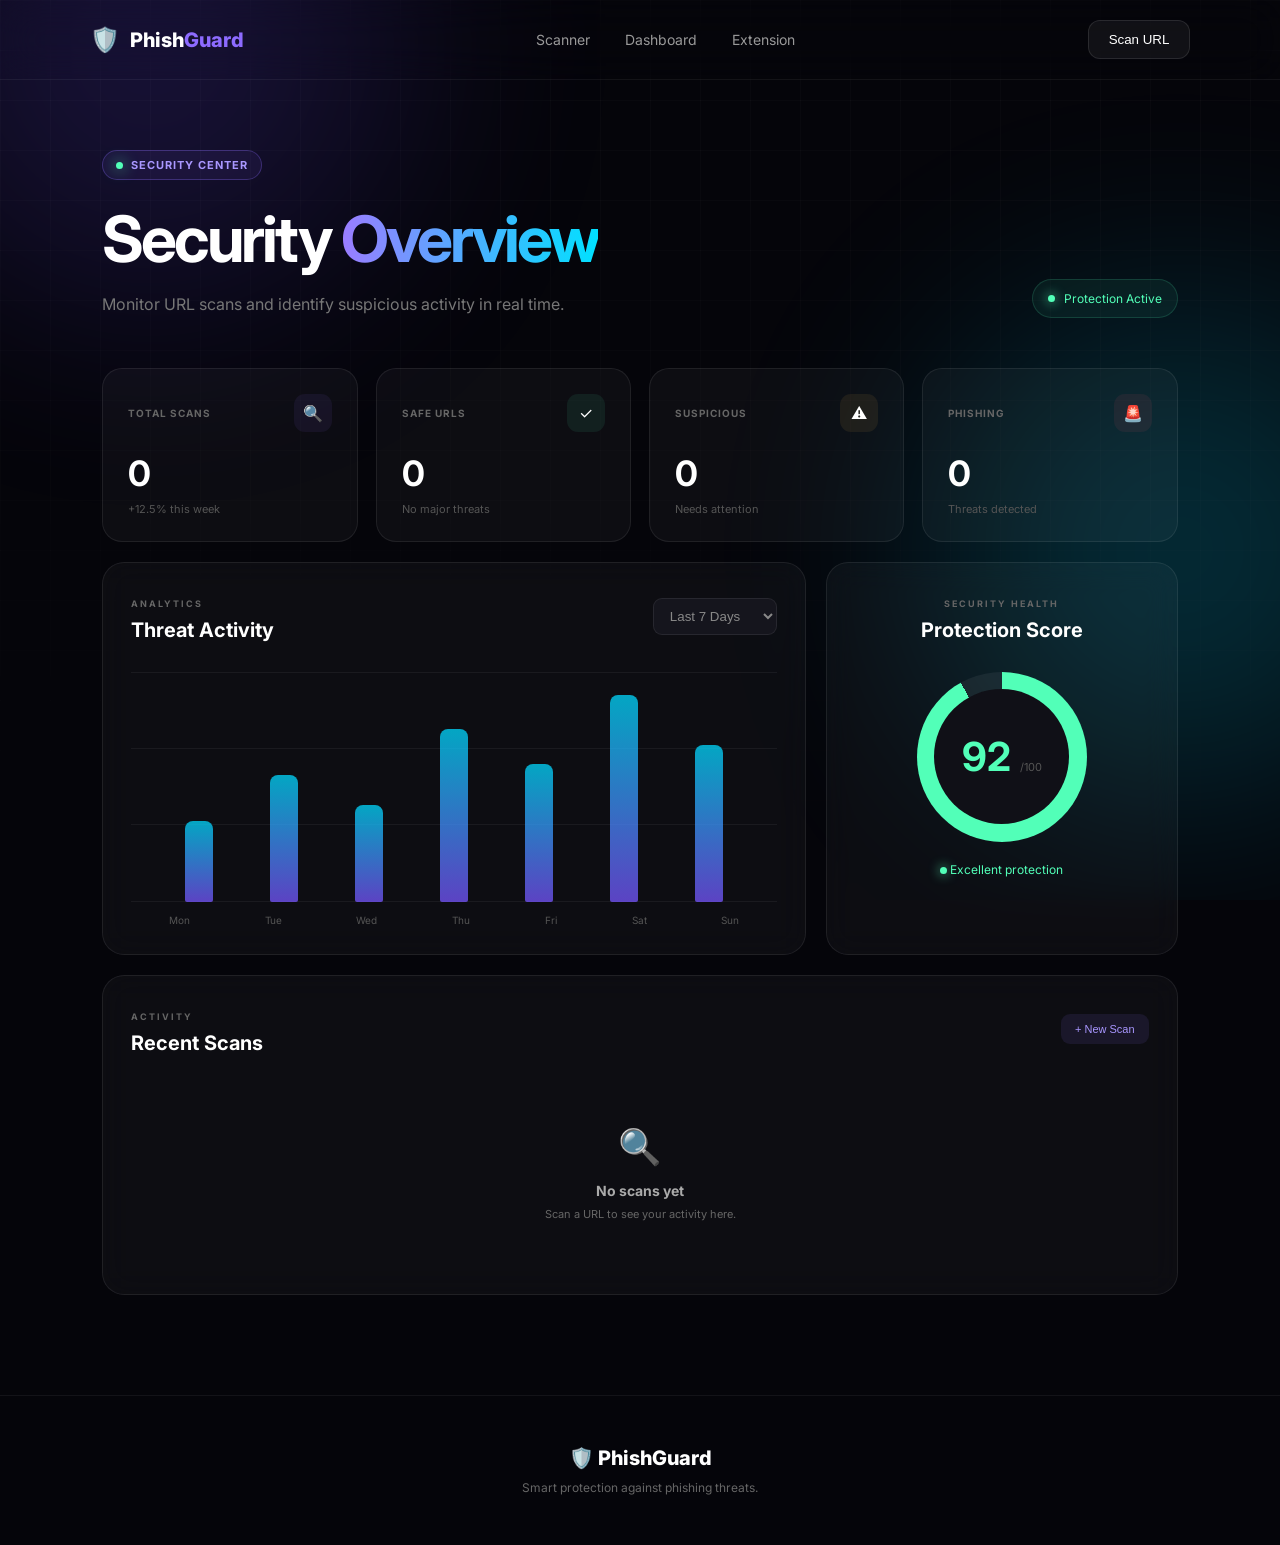
==== dashboard.html @ f2077dbb "Add files via upload" ====
<!DOCTYPE html>
<html lang="en">

<head>

    <meta charset="UTF-8">
    <meta name="viewport" content="width=device-width, initial-scale=1.0">

    <title>PhishGuard | Security Dashboard</title>

    <link rel="stylesheet" href="style.css">

    <link rel="preconnect" href="https://fonts.googleapis.com">
    <link rel="preconnect" href="https://fonts.gstatic.com" crossorigin>

    <link
        href="https://fonts.googleapis.com/css2?family=Inter:wght@400;500;600;700;800&display=swap"
        rel="stylesheet"
    >

</head>


<body>

    <!-- BACKGROUND -->

    <div class="background">

        <div class="glow glow-1"></div>
        <div class="glow glow-2"></div>

        <div class="grid"></div>

    </div>


    <!-- NAVBAR -->

    <nav class="navbar">

        <div class="logo">

            <div class="logo-icon">
                🛡️
            </div>

            <span>
                Phish<span>Guard</span>
            </span>

        </div>


        <div class="nav-links">

            <a href="index.html">
                Scanner
            </a>

            <a href="dashboard.html" class="active">
                Dashboard
            </a>

            <a href="index.html#extension">
                Extension
            </a>

        </div>


        <button
            class="nav-btn"
            onclick="location.href='index.html'"
        >
            Scan URL
        </button>

    </nav>



    <!-- DASHBOARD -->

    <main class="dashboard">


        <!-- HEADER -->

        <section class="dashboard-header">

            <div>

                <div class="badge">

                    <span class="pulse"></span>

                    SECURITY CENTER

                </div>


                <h1>
                    Security
                    <span>Overview</span>
                </h1>


                <p>
                    Monitor URL scans and identify suspicious
                    activity in real time.
                </p>

            </div>


            <div class="protection-status">

                <span class="status-dot"></span>

                Protection Active

            </div>

        </section>



        <!-- STAT CARDS -->

        <section class="stats-grid">


            <div class="stat-card">

                <div class="stat-top">

                    <span>
                        TOTAL SCANS
                    </span>

                    <div class="stat-icon">
                        🔍
                    </div>

                </div>


                <strong id="totalScans">
                    1,284
                </strong>


                <p>
                    +12.5% this week
                </p>

            </div>



            <div class="stat-card safe-card">

                <div class="stat-top">

                    <span>
                        SAFE URLS
                    </span>

                    <div class="stat-icon">
                        ✓
                    </div>

                </div>


                <strong id="safeScans">
                    921
                </strong>


                <p>
                    No major threats
                </p>

            </div>



            <div class="stat-card warning-card">

                <div class="stat-top">

                    <span>
                        SUSPICIOUS
                    </span>

                    <div class="stat-icon">
                        ⚠️
                    </div>

                </div>


                <strong id="suspiciousScans">
                    217
                </strong>


                <p>
                    Needs attention
                </p>

            </div>



            <div class="stat-card danger-card">

                <div class="stat-top">

                    <span>
                        PHISHING
                    </span>

                    <div class="stat-icon">
                        🚨
                    </div>

                </div>


                <strong id="phishingScans">
                    146
                </strong>


                <p>
                    Threats detected
                </p>

            </div>


        </section>



        <!-- ANALYTICS -->

        <section class="dashboard-grid">


            <!-- THREAT ACTIVITY -->

            <div class="dashboard-card chart-card">

                <div class="card-heading">

                    <div>

                        <span class="card-label">
                            ANALYTICS
                        </span>

                        <h2>
                            Threat Activity
                        </h2>

                    </div>


                    <select id="chartPeriod">

                        <option>
                            Last 7 Days
                        </option>

                        <option>
                            Last 30 Days
                        </option>

                    </select>

                </div>


                <div class="chart">

                    <div class="chart-lines">

                        <span></span>
                        <span></span>
                        <span></span>
                        <span></span>

                    </div>


                    <div class="bars">

                        <div style="height:35%"></div>

                        <div style="height:55%"></div>

                        <div style="height:42%"></div>

                        <div style="height:75%"></div>

                        <div style="height:60%"></div>

                        <div style="height:90%"></div>

                        <div style="height:68%"></div>

                    </div>

                </div>


                <div class="chart-days">

                    <span>Mon</span>
                    <span>Tue</span>
                    <span>Wed</span>
                    <span>Thu</span>
                    <span>Fri</span>
                    <span>Sat</span>
                    <span>Sun</span>

                </div>

            </div>



            <!-- SECURITY SCORE -->

            <div class="dashboard-card security-card">

                <span class="card-label">
                    SECURITY HEALTH
                </span>

                <h2>
                    Protection Score
                </h2>


                <div class="health-circle">

                    <div>

                        <strong>
                            92
                        </strong>

                        <span>
                            /100
                        </span>

                    </div>

                </div>


                <div class="health-status">

                    <span class="status-dot"></span>

                    Excellent protection

                </div>

            </div>


        </section>



        <!-- RECENT SCANS -->

        <section class="dashboard-card recent-card">


            <div class="card-heading">

                <div>

                    <span class="card-label">
                        ACTIVITY
                    </span>

                    <h2>
                        Recent Scans
                    </h2>

                </div>


                <button
                    class="view-all"
                    onclick="location.href='index.html'"
                >
                    + New Scan
                </button>

            </div>



            <div class="scan-list">


                <div class="scan-row">

                    <div class="scan-info">

                        <div class="scan-icon safe">
                            ✓
                        </div>

                        <div>

                            <strong>
                                https://mp-frames.vercel.app/
                            </strong>

                            <small>
                                Just now
                            </small>

                        </div>

                    </div>


                    <span class="scan-score safe-text">
                        0 / 100
                    </span>


                    <span class="scan-status safe-badge">
                        Safe
                    </span>

                </div>



                <div class="scan-row">

                    <div class="scan-info">

                        <div class="scan-icon warning">
                            ⚠
                        </div>

                        <div>

                            <strong>
                                example-login-site.com
                            </strong>

                            <small>
                                12 minutes ago
                            </small>

                        </div>

                    </div>


                    <span class="scan-score warning-text">
                        56 / 100
                    </span>


                    <span class="scan-status warning-badge">
                        Suspicious
                    </span>

                </div>



                <div class="scan-row">

                    <div class="scan-info">

                        <div class="scan-icon danger">
                            !
                        </div>

                        <div>

                            <strong>
                                suspicious-domain.test
                            </strong>

                            <small>
                                25 minutes ago
                            </small>

                        </div>

                    </div>


                    <span class="scan-score danger-text">
                        87 / 100
                    </span>


                    <span class="scan-status danger-badge">
                        Phishing
                    </span>

                </div>


            </div>

        </section>


    </main>



    <!-- FOOTER -->

    <footer>

        <div class="logo">
            🛡️ PhishGuard
        </div>

        <p>
            Smart protection against phishing threats.
        </p>

    </footer>



    <script src="dashboard.js"></script>

</body>

</html>
---- style.css ----
* {
    margin: 0;
    padding: 0;
    box-sizing: border-box;
}

html {
    scroll-behavior: smooth;
}

body {
    font-family: "Inter", sans-serif;
    background: #05050a;
    color: white;
    overflow-x: hidden;
}


/* BACKGROUND */

.background {
    position: fixed;
    inset: 0;
    z-index: -10;
    overflow: hidden;
}

.grid {
    position: absolute;
    inset: 0;

    background-image:
        linear-gradient(rgba(255,255,255,0.025) 1px, transparent 1px),
        linear-gradient(90deg, rgba(255,255,255,0.025) 1px, transparent 1px);

    background-size: 50px 50px;

    mask-image: linear-gradient(to bottom, black, transparent);
}

.glow {
    position: absolute;
    width: 500px;
    height: 500px;
    border-radius: 50%;
    filter: blur(120px);
    opacity: 0.18;
}

.glow-1 {
    background: #6c4cff;
    top: -200px;
    left: -100px;
}

.glow-2 {
    background: #00d9ff;
    right: -150px;
    top: 300px;
}


/* NAVBAR */

.navbar {
    height: 80px;
    display: flex;
    align-items: center;
    justify-content: space-between;

    padding: 0 7%;

    border-bottom: 1px solid rgba(255,255,255,0.06);

    backdrop-filter: blur(20px);
}

.logo {
    display: flex;
    align-items: center;
    gap: 10px;

    font-size: 20px;
    font-weight: 800;
}

.logo span span {
    color: #8d6bff;
}

.logo-icon {
    font-size: 24px;
}

.nav-links {
    display: flex;
    gap: 35px;
}

.nav-links a {
    color: #999;
    text-decoration: none;
    font-size: 14px;

    transition: 0.3s;
}

.nav-links a:hover {
    color: white;
}

.nav-btn,
.extension-btn {
    border: 1px solid rgba(255,255,255,0.1);

    background: rgba(255,255,255,0.05);

    color: white;

    padding: 11px 20px;

    border-radius: 12px;

    cursor: pointer;

    transition: 0.3s;
}

.nav-btn:hover,
.extension-btn:hover {
    transform: translateY(-2px);
    background: rgba(255,255,255,0.1);
}


/* HERO */

.hero {
    min-height: 720px;

    display: flex;
    align-items: center;
    justify-content: space-between;

    padding: 80px 8%;

    gap: 80px;
}

.hero-content {
    max-width: 650px;

    animation: fadeUp 1s ease;
}

.badge {
    display: inline-flex;
    align-items: center;
    gap: 8px;

    padding: 7px 13px;

    border: 1px solid rgba(141,107,255,0.3);

    background: rgba(141,107,255,0.08);

    border-radius: 50px;

    color: #a997ff;

    font-size: 11px;
    font-weight: 700;
    letter-spacing: 1px;
}

.pulse {
    width: 7px;
    height: 7px;

    background: #52ffb8;

    border-radius: 50%;

    box-shadow: 0 0 15px #52ffb8;
}

.hero h1 {
    margin-top: 25px;

    font-size: clamp(48px, 6vw, 82px);

    line-height: 1.03;

    letter-spacing: -4px;
}

.hero h1 span,
.section-title h2 span,
.extension-text h2 span {
    background: linear-gradient(
        90deg,
        #9b7cff,
        #00e1ff
    );

    -webkit-background-clip: text;
    color: transparent;
}

.hero p {
    margin-top: 25px;

    color: #92929c;

    font-size: 17px;
    line-height: 1.7;

    max-width: 550px;
}


/* SCANNER */

.scanner-box {
    margin-top: 35px;

    display: flex;
    gap: 10px;

    padding: 8px;

    max-width: 650px;

    background: rgba(255,255,255,0.045);

    border: 1px solid rgba(255,255,255,0.1);

    border-radius: 18px;

    backdrop-filter: blur(20px);

    box-shadow:
        0 20px 60px rgba(0,0,0,0.4),
        inset 0 1px rgba(255,255,255,0.05);
}

.input-wrapper {
    flex: 1;

    display: flex;
    align-items: center;

    gap: 10px;

    padding: 0 15px;
}

.input-wrapper input {
    width: 100%;

    background: none;
    border: none;
    outline: none;

    color: white;

    font-size: 14px;
}

.input-wrapper input::placeholder {
    color: #666;
}

.scan-btn {
    border: none;

    padding: 15px 22px;

    border-radius: 12px;

    color: white;

    font-weight: 700;

    cursor: pointer;

    background: linear-gradient(
        135deg,
        #7655ff,
        #00bcd4
    );

    box-shadow: 0 0 25px rgba(118,85,255,0.25);

    transition: 0.3s;
}

.scan-btn:hover {
    transform: translateY(-2px);
    box-shadow: 0 0 35px rgba(118,85,255,0.45);
}

.scanner-note {
    margin-top: 12px;

    color: #666;

    font-size: 11px;
}


/* SECURITY VISUAL */

.security-visual {
    width: 450px;
    height: 450px;

    position: relative;

    display: flex;
    align-items: center;
    justify-content: center;
}

.shield-container {
    width: 230px;
    height: 270px;

    position: relative;

    display: flex;
    align-items: center;
    justify-content: center;
}

.shield {
    font-size: 110px;

    filter:
        drop-shadow(0 0 30px rgba(130,100,255,0.7));

    animation: float 4s ease-in-out infinite;

    z-index: 2;
}

.shield-glow {
    position: absolute;

    width: 180px;
    height: 180px;

    background: #7655ff;

    filter: blur(90px);

    opacity: 0.3;
}

.orbit {
    position: absolute;

    border: 1px solid rgba(141,107,255,0.18);

    border-radius: 50%;

    animation: rotate 15s linear infinite;
}

.orbit-1 {
    width: 350px;
    height: 180px;
    transform: rotate(35deg);
}

.orbit-2 {
    width: 280px;
    height: 400px;
    transform: rotate(-35deg);
}

.floating-card {
    position: absolute;

    display: flex;
    align-items: center;

    gap: 10px;

    padding: 12px 15px;

    background: rgba(15,15,24,0.8);

    border: 1px solid rgba(255,255,255,0.1);

    border-radius: 14px;

    backdrop-filter: blur(15px);

    box-shadow: 0 15px 40px rgba(0,0,0,0.4);

    font-size: 12px;
}

.floating-card span {
    font-size: 20px;
}

.floating-card small {
    display: block;

    color: #666;

    margin-top: 3px;
}

.card-1 {
    top: 40px;
    right: -20px;

    animation: float 5s ease-in-out infinite;
}

.card-2 {
    bottom: 50px;
    left: -30px;

    animation: float 4s ease-in-out infinite reverse;
}


/* TRUST */

.trust {
    padding: 30px 8%;

    text-align: center;

    border-top: 1px solid rgba(255,255,255,0.05);
    border-bottom: 1px solid rgba(255,255,255,0.05);
}

.trust p {
    font-size: 10px;

    color: #555;

    letter-spacing: 2px;
}

.trust-items {
    display: flex;
    justify-content: center;

    gap: 50px;

    margin-top: 18px;

    color: #888;

    font-size: 12px;
}


/* FEATURES */

.features {
    padding: 120px 8%;
}

.section-title {
    text-align: center;
}

.section-title h2 {
    margin-top: 20px;

    font-size: clamp(35px, 5vw, 60px);

    letter-spacing: -2px;
}

.feature-grid {
    margin-top: 60px;

    display: grid;

    grid-template-columns: repeat(3, 1fr);

    gap: 20px;
}

.feature-card {
    padding: 35px;

    border-radius: 22px;

    background: rgba(255,255,255,0.035);

    border: 1px solid rgba(255,255,255,0.08);

    transition: 0.4s;
}

.feature-card:hover {
    transform: translateY(-8px);

    border-color: rgba(141,107,255,0.35);

    background: rgba(141,107,255,0.06);

    box-shadow: 0 20px 50px rgba(0,0,0,0.3);
}

.feature-icon {
    font-size: 30px;

    margin-bottom: 25px;
}

.feature-card h3 {
    font-size: 20px;
}

.feature-card p {
    margin-top: 12px;

    color: #777;

    line-height: 1.6;

    font-size: 14px;
}


/* EXTENSION */

.extension {
    padding: 100px 8%;

    display: flex;

    justify-content: space-between;

    align-items: center;

    gap: 80px;
}

.extension-text {
    max-width: 550px;
}

.extension-text h2 {
    margin-top: 20px;

    font-size: 50px;

    line-height: 1.1;
}

.extension-text p {
    margin-top: 20px;

    color: #888;

    line-height: 1.7;
}

.extension-btn {
    margin-top: 25px;

    background: linear-gradient(
        135deg,
        #7655ff,
        #00bcd4
    );

    border: none;
}


/* EXTENSION PREVIEW */

.extension-preview {
    width: 360px;

    background: #101017;

    border: 1px solid rgba(255,255,255,0.1);

    border-radius: 20px;

    overflow: hidden;

    box-shadow: 0 30px 80px rgba(0,0,0,0.5);

    transform: rotate(2deg);

    transition: 0.5s;
}

.extension-preview:hover {
    transform: rotate(0deg) translateY(-10px);
}

.browser-top {
    height: 35px;

    display: flex;

    align-items: center;

    gap: 5px;

    padding-left: 15px;

    background: #17171f;
}

.browser-top span {
    font-size: 7px;

    color: #555;
}

.extension-content {
    padding: 35px;
}

.extension-logo {
    font-size: 35px;
}

.extension-content h3 {
    margin-top: 10px;
}

.safe-status {
    margin-top: 25px;

    display: flex;

    gap: 12px;

    align-items: center;

    padding: 15px;

    border-radius: 14px;

    background: rgba(82,255,184,0.06);

    border: 1px solid rgba(82,255,184,0.15);
}

.status-circle {
    width: 35px;
    height: 35px;

    display: flex;

    align-items: center;
    justify-content: center;

    border-radius: 50%;

    background: rgba(82,255,184,0.1);

    color: #52ffb8;
}

.safe-status small {
    display: block;

    color: #666;

    margin-top: 3px;
}

.risk {
    margin-top: 20px;

    display: flex;

    justify-content: space-between;

    color: #777;

    font-size: 12px;
}

.risk strong {
    color: #52ffb8;
}


/* FOOTER */

footer {
    padding: 50px 8%;

    border-top: 1px solid rgba(255,255,255,0.06);

    color: #666;

    text-align: center;
}

footer .logo {
    justify-content: center;

    color: white;
}

footer p {
    margin-top: 10px;

    font-size: 12px;
}


/* MODAL */

.modal {
    position: fixed;

    inset: 0;

    display: none;

    align-items: center;
    justify-content: center;

    background: rgba(0,0,0,0.75);

    backdrop-filter: blur(10px);

    z-index: 100;
}

.modal.active {
    display: flex;
}

.modal-box {
    width: 420px;

    padding: 40px;

    position: relative;

    text-align: center;

    background: #101017;

    border: 1px solid rgba(255,255,255,0.1);

    border-radius: 25px;

    box-shadow: 0 30px 100px rgba(0,0,0,0.7);

    animation: modalIn 0.4s ease;
}

.close {
    position: absolute;

    top: 15px;
    right: 18px;

    background: none;

    border: none;

    color: #777;

    font-size: 25px;

    cursor: pointer;
}

.loader {
    width: 55px;
    height: 55px;

    margin: auto;

    border: 3px solid rgba(255,255,255,0.1);

    border-top-color: #8d6bff;

    border-radius: 50%;

    animation: spin 1s linear infinite;
}

.scanning h2 {
    margin-top: 25px;
}

.scanning p {
    margin-top: 10px;

    color: #777;
}

.result {
    display: none;
}

.result-icon {
    width: 70px;
    height: 70px;

    margin: auto;

    display: flex;

    align-items: center;
    justify-content: center;

    border-radius: 50%;

    background: rgba(82,255,184,0.1);

    color: #52ffb8;

    font-size: 30px;
}

.result h2 {
    margin-top: 20px;
}

.score {
    margin: 25px auto;

    display: flex;

    justify-content: center;

    align-items: baseline;

    gap: 5px;
}

.score span {
    color: #777;

    font-size: 13px;

    margin-right: 10px;
}

.score strong {
    font-size: 55px;

    color: #52ffb8;
}

.score small {
    color: #555;
}

.result p {
    color: #888;
}

.result button {
    margin-top: 25px;

    padding: 12px 30px;

    border: none;

    border-radius: 10px;

    color: white;

    background: #7655ff;

    cursor: pointer;
}


/* ANIMATIONS */

@keyframes float {
    0%,100% {
        transform: translateY(0);
    }

    50% {
        transform: translateY(-15px);
    }
}

@keyframes rotate {
    from {
        transform: rotate(0deg);
    }

    to {
        transform: rotate(360deg);
    }
}

@keyframes spin {
    to {
        transform: rotate(360deg);
    }
}

@keyframes fadeUp {
    from {
        opacity: 0;
        transform: translateY(30px);
    }

    to {
        opacity: 1;
        transform: translateY(0);
    }
}

@keyframes modalIn {
    from {
        opacity: 0;
        transform: scale(0.9);
    }

    to {
        opacity: 1;
        transform: scale(1);
    }
}


/* MOBILE */

@media (max-width: 900px) {

    .nav-links {
        display: none;
    }

    .hero {
        flex-direction: column;

        text-align: center;

        padding-top: 60px;
    }

    .hero p {
        margin-left: auto;
        margin-right: auto;
    }

    .scanner-box {
        flex-direction: column;
    }

    .input-wrapper {
        min-height: 50px;
    }

    .security-visual {
        transform: scale(0.8);
    }

    .feature-grid {
        grid-template-columns: 1fr;
    }

    .extension {
        flex-direction: column;
        text-align: center;
    }

    .extension-text {
        margin: auto;
    }

    .trust-items {
        flex-direction: column;
        gap: 15px;
    }
}
/* =========================
   PROFESSIONAL RISK RESULT
========================= */

.result-header {
    margin-bottom: 20px;
}

.result-label {
    font-size: 10px;
    letter-spacing: 2px;
    color: #777;
    font-weight: 700;
}


/* RISK CIRCLE */

.risk-circle {
    width: 150px;
    height: 150px;

    margin: 10px auto 20px;

    border-radius: 50%;

    display: flex;
    align-items: center;
    justify-content: center;

    background:
        conic-gradient(
            #52ffb8 0deg,
            #52ffb8 40deg,
            rgba(255,255,255,0.06) 40deg,
            rgba(255,255,255,0.06) 360deg
        );

    position: relative;

    transition: 1s ease;

    box-shadow:
        0 0 35px rgba(82,255,184,0.12);
}

.risk-circle::before {
    content: "";

    position: absolute;

    width: 120px;
    height: 120px;

    border-radius: 50%;

    background: #101017;
}

.risk-inner {
    position: relative;

    display: flex;
    align-items: baseline;

    gap: 3px;
}

.risk-inner strong {
    font-size: 42px;

    color: #52ffb8;
}

.risk-inner span {
    color: #555;

    font-size: 12px;
}


/* STATUS */

.security-status {
    font-size: 20px;

    font-weight: 800;

    color: #52ffb8;
}

.result-url {
    margin-top: 8px;

    color: #666;

    font-size: 11px;

    word-break: break-all;
}


/* CHECKS */

.checks {
    margin-top: 25px;

    display: flex;

    flex-direction: column;

    gap: 8px;
}

.check-item {
    display: flex;

    align-items: center;

    gap: 12px;

    padding: 12px;

    text-align: left;

    border-radius: 12px;

    background: rgba(255,255,255,0.035);

    border: 1px solid rgba(255,255,255,0.06);

    transition: 0.3s;
}

.check-item:hover {
    transform: translateX(4px);

    background: rgba(255,255,255,0.06);
}

.check-item > span {
    width: 28px;
    height: 28px;

    display: flex;

    align-items: center;
    justify-content: center;

    border-radius: 50%;

    background: rgba(82,255,184,0.1);

    color: #52ffb8;

    font-size: 12px;
}

.check-item strong {
    display: block;

    font-size: 12px;
}

.check-item small {
    display: block;

    margin-top: 3px;

    color: #666;

    font-size: 10px;
}


/* RECOMMENDATION */

.recommendation {
    margin-top: 18px;

    display: flex;

    gap: 12px;

    padding: 15px;

    text-align: left;

    border-radius: 14px;

    background: rgba(141,107,255,0.06);

    border: 1px solid rgba(141,107,255,0.15);
}

.recommendation > span {
    font-size: 22px;
}

.recommendation strong {
    font-size: 11px;
}

.recommendation p {
    margin-top: 5px;

    color: #777;

    font-size: 10px;

    line-height: 1.5;
}


/* DONE BUTTON */

.done-btn {
    width: 100%;

    margin-top: 20px;

    padding: 13px;

    border: none;

    border-radius: 12px;

    color: white;

    font-weight: 700;

    background: linear-gradient(
        135deg,
        #7655ff,
        #00bcd4
    );

    cursor: pointer;

    transition: 0.3s;
}

.done-btn:hover {
    transform: translateY(-2px);

    box-shadow:
        0 10px 30px rgba(118,85,255,0.25);
}
/* =========================
   DASHBOARD
========================= */

.dashboard {
    width: 84%;
    max-width: 1400px;

    margin: auto;

    padding: 70px 0 100px;
}


/* HEADER */

.dashboard-header {
    display: flex;

    align-items: flex-end;

    justify-content: space-between;

    gap: 30px;
}

.dashboard-header h1 {
    margin-top: 20px;

    font-size: clamp(40px, 5vw, 65px);

    letter-spacing: -3px;
}

.dashboard-header h1 span {
    background: linear-gradient(
        90deg,
        #9b7cff,
        #00e1ff
    );

    -webkit-background-clip: text;

    color: transparent;
}

.dashboard-header p {
    margin-top: 15px;

    color: #777;

    line-height: 1.6;
}

.protection-status {
    display: flex;

    align-items: center;

    gap: 9px;

    padding: 11px 15px;

    border-radius: 30px;

    background: rgba(82,255,184,0.06);

    border: 1px solid rgba(82,255,184,0.15);

    color: #52ffb8;

    font-size: 12px;

    white-space: nowrap;
}

.status-dot {
    width: 7px;
    height: 7px;

    display: inline-block;

    border-radius: 50%;

    background: #52ffb8;

    box-shadow: 0 0 12px #52ffb8;
}


/* STATISTICS */

.stats-grid {
    margin-top: 50px;

    display: grid;

    grid-template-columns:
        repeat(4, 1fr);

    gap: 18px;
}

.stat-card {
    padding: 25px;

    border-radius: 20px;

    background: rgba(255,255,255,0.035);

    border: 1px solid rgba(255,255,255,0.08);

    transition: 0.35s;
}

.stat-card:hover {
    transform: translateY(-5px);

    background: rgba(255,255,255,0.055);

    border-color: rgba(141,107,255,0.25);
}

.stat-top {
    display: flex;

    justify-content: space-between;

    align-items: center;
}

.stat-top > span {
    color: #666;

    font-size: 10px;

    font-weight: 700;

    letter-spacing: 1px;
}

.stat-icon {
    width: 38px;
    height: 38px;

    display: flex;

    align-items: center;
    justify-content: center;

    border-radius: 11px;

    background: rgba(141,107,255,0.08);
}

.stat-card > strong {
    display: block;

    margin-top: 20px;

    font-size: 35px;
}

.stat-card > p {
    margin-top: 8px;

    color: #555;

    font-size: 11px;
}

.safe-card .stat-icon {
    background: rgba(82,255,184,0.08);
}

.warning-card .stat-icon {
    background: rgba(255,184,77,0.08);
}

.danger-card .stat-icon {
    background: rgba(255,77,109,0.08);
}


/* DASHBOARD GRID */

.dashboard-grid {
    margin-top: 20px;

    display: grid;

    grid-template-columns: 2fr 1fr;

    gap: 20px;
}

.dashboard-card {
    padding: 28px;

    border-radius: 22px;

    background: rgba(255,255,255,0.035);

    border: 1px solid rgba(255,255,255,0.08);

    backdrop-filter: blur(15px);
}

.card-heading {
    display: flex;

    justify-content: space-between;

    align-items: center;

    gap: 20px;
}

.card-label {
    color: #666;

    font-size: 9px;

    letter-spacing: 2px;

    font-weight: 700;
}

.card-heading h2,
.dashboard-card > h2 {
    margin-top: 7px;

    font-size: 20px;
}

.card-heading select {
    padding: 9px 12px;

    border-radius: 9px;

    background: #15151d;

    border: 1px solid rgba(255,255,255,0.08);

    color: #888;

    outline: none;
}


/* CHART */

.chart {
    height: 230px;

    position: relative;

    margin-top: 30px;
}

.chart-lines {
    position: absolute;

    inset: 0;

    display: flex;

    flex-direction: column;

    justify-content: space-between;
}

.chart-lines span {
    width: 100%;

    height: 1px;

    background: rgba(255,255,255,0.05);
}

.bars {
    position: absolute;

    inset: 0;

    display: flex;

    align-items: flex-end;

    justify-content: space-around;

    padding: 0 25px;
}

.bars div {
    width: 28px;

    border-radius: 8px 8px 2px 2px;

    background: linear-gradient(
        to top,
        #7655ff,
        #00d9ff
    );

    opacity: 0.75;

    transition: 0.4s;
}

.bars div:hover {
    opacity: 1;

    transform: scaleY(1.04);
}

.chart-days {
    margin-top: 12px;

    display: flex;

    justify-content: space-around;

    color: #555;

    font-size: 10px;
}


/* SECURITY HEALTH */

.security-card {
    text-align: center;
}

.health-circle {
    width: 170px;
    height: 170px;

    margin: 30px auto 20px;

    display: flex;

    align-items: center;
    justify-content: center;

    border-radius: 50%;

    background:
        conic-gradient(
            #52ffb8 331deg,
            rgba(255,255,255,0.06) 331deg
        );

    position: relative;
}

.health-circle::before {
    content: "";

    position: absolute;

    width: 135px;
    height: 135px;

    border-radius: 50%;

    background: #101017;
}

.health-circle div {
    position: relative;
}

.health-circle strong {
    font-size: 40px;

    color: #52ffb8;
}

.health-circle span {
    color: #555;

    font-size: 11px;
}

.health-status {
    color: #52ffb8;

    font-size: 12px;
}


/* RECENT */

.recent-card {
    margin-top: 20px;
}

.view-all {
    border: none;

    background: rgba(141,107,255,0.1);

    color: #a997ff;

    padding: 9px 14px;

    border-radius: 9px;

    cursor: pointer;

    font-size: 11px;
}

.scan-list {
    margin-top: 25px;
}

.scan-row {
    display: grid;

    grid-template-columns: 1fr auto auto;

    align-items: center;

    gap: 20px;

    padding: 16px 5px;

    border-bottom: 1px solid rgba(255,255,255,0.05);
}

.scan-row:last-child {
    border-bottom: none;
}

.scan-info {
    display: flex;

    align-items: center;

    gap: 12px;

    min-width: 0;
}

.scan-icon {
    width: 35px;
    height: 35px;

    flex-shrink: 0;

    display: flex;

    align-items: center;
    justify-content: center;

    border-radius: 10px;
}

.scan-icon.safe {
    background: rgba(82,255,184,0.08);

    color: #52ffb8;
}

.scan-icon.warning {
    background: rgba(255,184,77,0.08);

    color: #ffb84d;
}

.scan-icon.danger {
    background: rgba(255,77,109,0.08);

    color: #ff4d6d;
}

.scan-info strong {
    display: block;

    max-width: 400px;

    overflow: hidden;

    text-overflow: ellipsis;

    white-space: nowrap;

    font-size: 12px;
}

.scan-info small {
    display: block;

    margin-top: 4px;

    color: #555;

    font-size: 10px;
}

.scan-score {
    font-size: 11px;

    font-weight: 700;
}

.safe-text {
    color: #52ffb8;
}

.warning-text {
    color: #ffb84d;
}

.danger-text {
    color: #ff4d6d;
}

.scan-status {
    min-width: 75px;

    padding: 6px 10px;

    text-align: center;

    border-radius: 20px;

    font-size: 9px;

    font-weight: 700;
}

.safe-badge {
    color: #52ffb8;

    background: rgba(82,255,184,0.08);
}

.warning-badge {
    color: #ffb84d;

    background: rgba(255,184,77,0.08);
}

.danger-badge {
    color: #ff4d6d;

    background: rgba(255,77,109,0.08);
}


/* MOBILE */

@media (max-width: 1000px) {

    .stats-grid {
        grid-template-columns:
            repeat(2, 1fr);
    }

    .dashboard-grid {
        grid-template-columns: 1fr;
    }

}


@media (max-width: 650px) {

    .dashboard {
        width: 90%;
    }

    .dashboard-header {
        align-items: flex-start;

        flex-direction: column;
    }

    .stats-grid {
        grid-template-columns: 1fr;
    }

    .scan-row {
        grid-template-columns: 1fr;
        gap: 10px;
    }

    .scan-score,
    .scan-status {
        width: fit-content;
    }

}
.empty-state {
    text-align: center;
    padding: 45px 20px;
    color: #666;
}

.empty-state div {
    font-size: 35px;
    margin-bottom: 12px;
}

.empty-state strong {
    color: #aaa;
    font-size: 14px;
}

.empty-state p {
    margin-top: 7px;
    font-size: 11px;
}
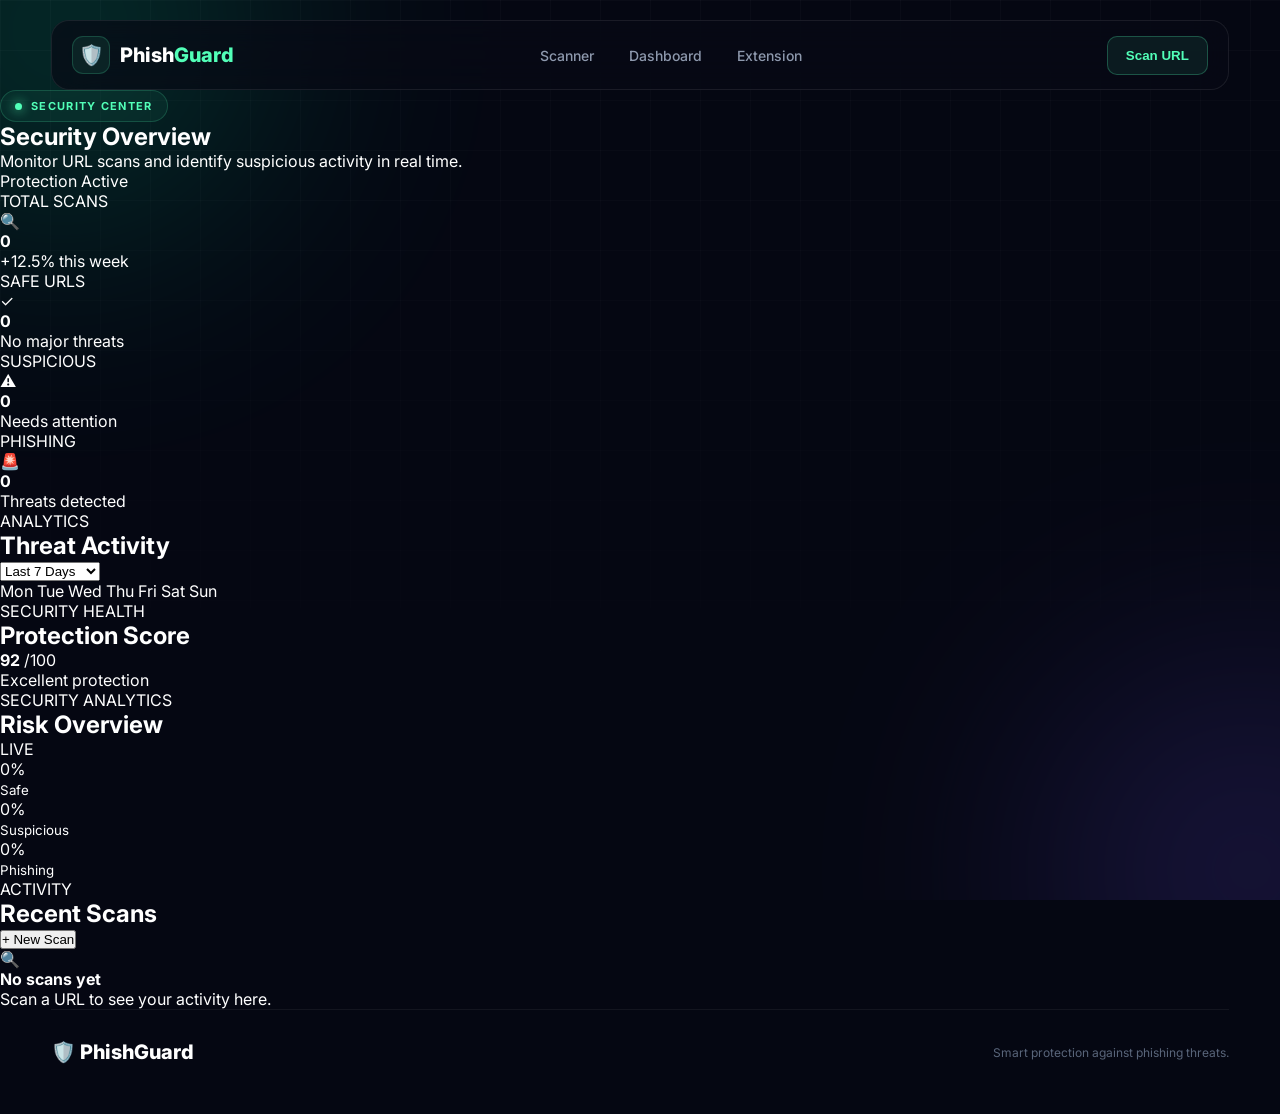
==== commit 9af79b2f: "Add files via upload" ====
--- a/dashboard.html
+++ b/dashboard.html
@@ -376,7 +376,49 @@
 
 
         </section>
-
+<section class="analytics-card">
+
+    <div class="analytics-header">
+        <div>
+            <span class="section-label">SECURITY ANALYTICS</span>
+            <h2>Risk Overview</h2>
+        </div>
+
+        <div class="live-status">
+            <span></span>
+            LIVE
+        </div>
+    </div>
+
+    <div class="risk-chart">
+
+        <div class="chart-bar">
+            <span id="safePercent">0%</span>
+            <div class="bar">
+                <div id="safeBar"></div>
+            </div>
+            <small>Safe</small>
+        </div>
+
+        <div class="chart-bar">
+            <span id="suspiciousPercent">0%</span>
+            <div class="bar">
+                <div id="suspiciousBar"></div>
+            </div>
+            <small>Suspicious</small>
+        </div>
+
+        <div class="chart-bar">
+            <span id="phishingPercent">0%</span>
+            <div class="bar">
+                <div id="phishingBar"></div>
+            </div>
+            <small>Phishing</small>
+        </div>
+
+    </div>
+
+</section>
 
 
         <!-- RECENT SCANS -->
--- a/style.css
+++ b/style.css
@@ -1,3 +1,7 @@
+/* =====================================================
+   PHISHGUARD — MODERN SECURITY UI
+===================================================== */
+
 * {
     margin: 0;
     padding: 0;
@@ -10,19 +14,44 @@
 
 body {
     font-family: "Inter", sans-serif;
-    background: #05050a;
-    color: white;
+    background: #050712;
+    color: #ffffff;
+    min-height: 100vh;
     overflow-x: hidden;
 }
 
 
-/* BACKGROUND */
+/* =====================================================
+   BACKGROUND
+===================================================== */
 
 .background {
     position: fixed;
     inset: 0;
     z-index: -10;
     overflow: hidden;
+    background: #050712;
+}
+
+.glow {
+    position: absolute;
+    width: 420px;
+    height: 420px;
+    border-radius: 50%;
+    filter: blur(130px);
+    opacity: 0.18;
+}
+
+.glow-1 {
+    top: -180px;
+    left: -150px;
+    background: #00e6a0;
+}
+
+.glow-2 {
+    right: -180px;
+    bottom: -180px;
+    background: #7357ff;
 }
 
 .grid {
@@ -30,49 +59,53 @@
     inset: 0;
 
     background-image:
-        linear-gradient(rgba(255,255,255,0.025) 1px, transparent 1px),
-        linear-gradient(90deg, rgba(255,255,255,0.025) 1px, transparent 1px);
+        linear-gradient(
+            rgba(255,255,255,0.025) 1px,
+            transparent 1px
+        ),
+        linear-gradient(
+            90deg,
+            rgba(255,255,255,0.025) 1px,
+            transparent 1px
+        );
 
     background-size: 50px 50px;
 
-    mask-image: linear-gradient(to bottom, black, transparent);
-}
-
-.glow {
-    position: absolute;
-    width: 500px;
-    height: 500px;
-    border-radius: 50%;
-    filter: blur(120px);
-    opacity: 0.18;
-}
-
-.glow-1 {
-    background: #6c4cff;
-    top: -200px;
-    left: -100px;
-}
-
-.glow-2 {
-    background: #00d9ff;
-    right: -150px;
-    top: 300px;
-}
-
-
-/* NAVBAR */
+    mask-image: linear-gradient(
+        to bottom,
+        black,
+        transparent 90%
+    );
+}
+
+
+/* =====================================================
+   NAVBAR
+===================================================== */
 
 .navbar {
-    height: 80px;
+    width: 92%;
+    max-width: 1250px;
+    margin: 20px auto 0;
+
+    height: 70px;
+
     display: flex;
     align-items: center;
     justify-content: space-between;
 
-    padding: 0 7%;
-
-    border-bottom: 1px solid rgba(255,255,255,0.06);
+    padding: 0 20px;
+
+    border: 1px solid rgba(255,255,255,0.08);
+
+    background: rgba(8,11,22,0.72);
 
     backdrop-filter: blur(20px);
+
+    border-radius: 18px;
+
+    position: relative;
+    z-index: 20;
 }
 
 .logo {
@@ -84,12 +117,25 @@
     font-weight: 800;
 }
 
-.logo span span {
-    color: #8d6bff;
+.logo > span > span {
+    color: #52ffb8;
 }
 
 .logo-icon {
-    font-size: 24px;
+    width: 38px;
+    height: 38px;
+
+    display: flex;
+    align-items: center;
+    justify-content: center;
+
+    border-radius: 11px;
+
+    background: rgba(82,255,184,0.08);
+
+    border: 1px solid rgba(82,255,184,0.18);
+
+    font-size: 20px;
 }
 
 .nav-links {
@@ -98,374 +144,724 @@
 }
 
 .nav-links a {
-    color: #999;
+    color: #8e99ae;
     text-decoration: none;
     font-size: 14px;
+    font-weight: 500;
 
     transition: 0.3s;
 }
 
 .nav-links a:hover {
-    color: white;
-}
-
-.nav-btn,
-.extension-btn {
-    border: 1px solid rgba(255,255,255,0.1);
-
-    background: rgba(255,255,255,0.05);
-
-    color: white;
-
-    padding: 11px 20px;
-
-    border-radius: 12px;
+    color: #52ffb8;
+}
+
+.nav-btn {
+    border: 1px solid rgba(82,255,184,0.25);
+
+    background: rgba(82,255,184,0.08);
+
+    color: #52ffb8;
+
+    padding: 11px 18px;
+
+    border-radius: 10px;
+
+    font-weight: 600;
 
     cursor: pointer;
 
     transition: 0.3s;
 }
 
-.nav-btn:hover,
-.extension-btn:hover {
+.nav-btn:hover {
+    background: #52ffb8;
+    color: #04110c;
+
     transform: translateY(-2px);
-    background: rgba(255,255,255,0.1);
-}
-
-
-/* HERO */
+}
+
+
+/* =====================================================
+   HERO
+===================================================== */
 
 .hero {
-    min-height: 720px;
-
-    display: flex;
-    align-items: center;
-    justify-content: space-between;
-
-    padding: 80px 8%;
-
-    gap: 80px;
+    width: 92%;
+    max-width: 1250px;
+
+    min-height: 680px;
+
+    margin: auto;
+
+    display: grid;
+
+    grid-template-columns: 1.05fr 0.95fr;
+
+    align-items: center;
+
+    gap: 60px;
 }
 
 .hero-content {
-    max-width: 650px;
-
-    animation: fadeUp 1s ease;
-}
+    padding: 60px 0;
+}
+
+
+/* =====================================================
+   BADGE
+===================================================== */
 
 .badge {
     display: inline-flex;
-    align-items: center;
-    gap: 8px;
-
-    padding: 7px 13px;
-
-    border: 1px solid rgba(141,107,255,0.3);
-
-    background: rgba(141,107,255,0.08);
+
+    align-items: center;
+    gap: 9px;
+
+    padding: 8px 14px;
 
     border-radius: 50px;
 
-    color: #a997ff;
+    border: 1px solid rgba(82,255,184,0.18);
+
+    background: rgba(82,255,184,0.055);
+
+    color: #52ffb8;
 
     font-size: 11px;
+
     font-weight: 700;
-    letter-spacing: 1px;
+
+    letter-spacing: 1.3px;
 }
 
 .pulse {
     width: 7px;
     height: 7px;
 
+    border-radius: 50%;
+
     background: #52ffb8;
 
-    border-radius: 50%;
-
-    box-shadow: 0 0 15px #52ffb8;
-}
+    box-shadow: 0 0 12px #52ffb8;
+
+    animation: pulse 1.6s infinite;
+}
+
+@keyframes pulse {
+
+    0% {
+        transform: scale(1);
+        opacity: 1;
+    }
+
+    50% {
+        transform: scale(1.5);
+        opacity: 0.5;
+    }
+
+    100% {
+        transform: scale(1);
+        opacity: 1;
+    }
+}
+
+
+/* =====================================================
+   HERO TEXT
+===================================================== */
 
 .hero h1 {
     margin-top: 25px;
 
-    font-size: clamp(48px, 6vw, 82px);
-
-    line-height: 1.03;
-
-    letter-spacing: -4px;
-}
-
-.hero h1 span,
-.section-title h2 span,
-.extension-text h2 span {
+    font-size: clamp(48px, 6vw, 78px);
+
+    line-height: 1.02;
+
+    letter-spacing: -3px;
+
+    font-weight: 800;
+}
+
+.hero h1 span {
     background: linear-gradient(
         90deg,
-        #9b7cff,
-        #00e1ff
+        #52ffb8,
+        #5ce1ff,
+        #9270ff
     );
 
     -webkit-background-clip: text;
-    color: transparent;
-}
-
-.hero p {
+    -webkit-text-fill-color: transparent;
+}
+
+.hero-content > p {
     margin-top: 25px;
 
-    color: #92929c;
+    max-width: 610px;
+
+    color: #8994a9;
 
     font-size: 17px;
-    line-height: 1.7;
-
-    max-width: 550px;
-}
-
-
-/* SCANNER */
+
+    line-height: 1.8;
+}
+
+/* =====================================================
+   MAIN SCANNER — WIDE & CLEAN
+===================================================== */
 
 .scanner-box {
     margin-top: 35px;
 
-    display: flex;
-    gap: 10px;
-
-    padding: 8px;
-
-    max-width: 650px;
-
-    background: rgba(255,255,255,0.045);
-
-    border: 1px solid rgba(255,255,255,0.1);
-
-    border-radius: 18px;
-
-    backdrop-filter: blur(20px);
+    width: 100%;
+    max-width: 1000px;
+
+    padding: 20px;
+
+    border-radius: 20px;
+
+    background: rgba(10, 15, 30, 0.92);
+
+    border: 1px solid #293550;
 
     box-shadow:
-        0 20px 60px rgba(0,0,0,0.4),
-        inset 0 1px rgba(255,255,255,0.05);
-}
+        0 20px 60px rgba(0, 0, 0, 0.25);
+
+    transition: 0.3s;
+}
+
+.scanner-box:focus-within {
+    border-color: rgba(82, 255, 184, 0.4);
+
+    box-shadow:
+        0 0 35px rgba(82, 255, 184, 0.08);
+}
+
+
+/* =====================================================
+   URL INPUT
+===================================================== */
 
 .input-wrapper {
-    flex: 1;
-
-    display: flex;
-    align-items: center;
-
-    gap: 10px;
-
-    padding: 0 15px;
+    width: 100%;
+
+    height: 65px;
+
+    display: flex;
+
+    align-items: center;
+
+    gap: 14px;
+
+    padding: 0 20px;
+
+    border-radius: 13px;
+
+    background: #060a16;
+
+    border: 1px solid #303b57;
+}
+
+.input-wrapper:focus-within {
+    border-color: #52ffb8;
+}
+
+.link-icon {
+    font-size: 22px;
+
+    flex-shrink: 0;
 }
 
 .input-wrapper input {
     width: 100%;
 
-    background: none;
+    min-width: 0;
+
     border: none;
     outline: none;
 
+    background: transparent;
+
     color: white;
 
-    font-size: 14px;
+    font-size: 16px;
+
+    font-family: inherit;
 }
 
 .input-wrapper input::placeholder {
-    color: #666;
-}
+    color: #68748b;
+}
+
+
+/* =====================================================
+   SCAN BUTTON
+===================================================== */
 
 .scan-btn {
+    height: 65px;
+
+    min-width: 140px;
+
     border: none;
 
-    padding: 15px 22px;
-
-    border-radius: 12px;
-
-    color: white;
-
-    font-weight: 700;
-
-    cursor: pointer;
+    border-radius: 13px;
 
     background: linear-gradient(
         135deg,
-        #7655ff,
-        #00bcd4
+        #52ffb8,
+        #00dca5
     );
 
-    box-shadow: 0 0 25px rgba(118,85,255,0.25);
+    color: #03110c;
+
+    font-size: 15px;
+
+    font-weight: 800;
+
+    cursor: pointer;
+
+    display: flex;
+
+    align-items: center;
+
+    justify-content: center;
+
+    gap: 15px;
 
     transition: 0.3s;
 }
 
 .scan-btn:hover {
     transform: translateY(-2px);
-    box-shadow: 0 0 35px rgba(118,85,255,0.45);
-}
-
-.scanner-note {
-    margin-top: 12px;
-
-    color: #666;
-
-    font-size: 11px;
-}
-
-
-/* SECURITY VISUAL */
+
+    box-shadow:
+        0 12px 30px rgba(82,255,184,0.22);
+}
+
+/* URL INPUT ROW */
+
+.scanner-box > .input-wrapper {
+    width: calc(100% - 155px);
+}
+
+.scanner-box {
+    position: relative;
+}
+
+.scanner-box > .scan-btn {
+    position: absolute;
+
+    top: 20px;
+    right: 20px;
+}
+/* =====================================================
+   SCANNER OPTIONS
+===================================================== */
+
+.scanner-options {
+    width: 100%;
+
+    display: grid;
+
+    grid-template-columns:
+        repeat(3, minmax(0, 1fr));
+
+    gap: 16px;
+
+    margin-top: 18px;
+}
+
+.scanner-option {
+    min-width: 0;
+
+    min-height: 145px;
+
+    padding: 22px;
+
+    border-radius: 15px;
+
+    border: 1px solid #29344d;
+
+    background: #080d1c;
+
+    display: flex;
+
+    flex-direction: column;
+
+    align-items: center;
+
+    justify-content: center;
+
+    text-align: center;
+
+    gap: 12px;
+
+    cursor: pointer;
+
+    transition: 0.3s;
+
+    overflow: visible;
+}
+
+.scanner-option:hover {
+    transform: translateY(-5px);
+
+    border-color: rgba(82,255,184,0.35);
+
+    background: #0c1425;
+
+    box-shadow:
+        0 15px 35px rgba(0,0,0,0.25);
+}
+
+
+/* ICON */
+
+.scanner-option-icon {
+    width: 48px;
+    height: 48px;
+
+    display: flex;
+
+    align-items: center;
+    justify-content: center;
+
+    border-radius: 12px;
+
+    background: rgba(82,255,184,0.07);
+
+    border: 1px solid rgba(82,255,184,0.15);
+
+    font-size: 23px;
+
+    flex-shrink: 0;
+}
+
+
+/* TITLE */
+
+.scanner-option h3 {
+    width: 100%;
+
+    margin: 0;
+
+    font-size: 17px;
+
+    line-height: 1.3;
+
+    white-space: normal;
+
+    overflow: visible;
+
+    word-break: normal;
+}
+
+
+/* DESCRIPTION */
+
+.scanner-option p {
+    width: 100%;
+
+    margin: 0;
+
+    color: #718099;
+
+    font-size: 12px;
+
+    line-height: 1.5;
+
+    white-space: normal;
+
+    overflow: visible;
+
+    word-break: normal;
+}
+/* =====================================================
+   SECURITY VISUAL
+===================================================== */
 
 .security-visual {
-    width: 450px;
-    height: 450px;
+    height: 550px;
 
     position: relative;
 
     display: flex;
+
     align-items: center;
     justify-content: center;
 }
 
 .shield-container {
-    width: 230px;
-    height: 270px;
+    width: 270px;
+    height: 310px;
 
     position: relative;
 
     display: flex;
+
     align-items: center;
     justify-content: center;
-}
-
-.shield {
-    font-size: 110px;
-
-    filter:
-        drop-shadow(0 0 30px rgba(130,100,255,0.7));
-
-    animation: float 4s ease-in-out infinite;
-
-    z-index: 2;
 }
 
 .shield-glow {
     position: absolute;
 
+    width: 230px;
+    height: 230px;
+
+    border-radius: 50%;
+
+    background: #52ffb8;
+
+    filter: blur(90px);
+
+    opacity: 0.12;
+}
+
+.shield {
     width: 180px;
-    height: 180px;
-
-    background: #7655ff;
-
-    filter: blur(90px);
-
-    opacity: 0.3;
-}
+    height: 210px;
+
+    display: flex;
+
+    align-items: center;
+    justify-content: center;
+
+    font-size: 100px;
+
+    border-radius: 50px;
+
+    background:
+        linear-gradient(
+            145deg,
+            rgba(82,255,184,0.1),
+            rgba(83,105,255,0.08)
+        );
+
+    border: 1px solid rgba(82,255,184,0.18);
+
+    box-shadow:
+        0 0 60px rgba(82,255,184,0.12);
+
+    animation: floatShield 4s ease-in-out infinite;
+}
+
+@keyframes floatShield {
+
+    0%,100% {
+        transform: translateY(0);
+    }
+
+    50% {
+        transform: translateY(-15px);
+    }
+}
+
+.scan-line {
+    position: absolute;
+
+    width: 210px;
+    height: 2px;
+
+    background: #52ffb8;
+
+    box-shadow:
+        0 0 20px #52ffb8;
+
+    animation: scanLine 3s infinite;
+}
+
+@keyframes scanLine {
+
+    0% {
+        top: 60px;
+        opacity: 0;
+    }
+
+    20% {
+        opacity: 1;
+    }
+
+    80% {
+        opacity: 1;
+    }
+
+    100% {
+        top: 255px;
+        opacity: 0;
+    }
+}
+
+
+/* =====================================================
+   ORBITS
+===================================================== */
 
 .orbit {
     position: absolute;
 
-    border: 1px solid rgba(141,107,255,0.18);
+    border: 1px solid rgba(82,255,184,0.08);
 
     border-radius: 50%;
 
-    animation: rotate 15s linear infinite;
+    transform: rotate(-25deg);
 }
 
 .orbit-1 {
-    width: 350px;
-    height: 180px;
-    transform: rotate(35deg);
+    width: 400px;
+    height: 190px;
 }
 
 .orbit-2 {
-    width: 280px;
-    height: 400px;
-    transform: rotate(-35deg);
-}
+    width: 480px;
+    height: 250px;
+
+    transform: rotate(30deg);
+}
+
+
+/* =====================================================
+   FLOATING CARDS
+===================================================== */
 
 .floating-card {
     position: absolute;
 
-    display: flex;
-    align-items: center;
-
-    gap: 10px;
-
-    padding: 12px 15px;
-
-    background: rgba(15,15,24,0.8);
-
-    border: 1px solid rgba(255,255,255,0.1);
+    min-width: 190px;
+
+    padding: 13px 16px;
+
+    display: flex;
+
+    align-items: center;
+
+    gap: 12px;
 
     border-radius: 14px;
 
+    background: rgba(12,17,30,0.82);
+
     backdrop-filter: blur(15px);
 
-    box-shadow: 0 15px 40px rgba(0,0,0,0.4);
+    border: 1px solid #28334b;
+
+    box-shadow:
+        0 20px 50px rgba(0,0,0,0.3);
+}
+
+.floating-card > span {
+    width: 34px;
+    height: 34px;
+
+    display: flex;
+
+    align-items: center;
+    justify-content: center;
+
+    border-radius: 10px;
+
+    background: rgba(82,255,184,0.1);
+
+    color: #52ffb8;
+}
+
+.floating-card strong {
+    display: block;
 
     font-size: 12px;
-}
-
-.floating-card span {
-    font-size: 20px;
 }
 
 .floating-card small {
     display: block;
 
-    color: #666;
-
-    margin-top: 3px;
+    margin-top: 4px;
+
+    color: #657188;
+
+    font-size: 9px;
 }
 
 .card-1 {
-    top: 40px;
-    right: -20px;
-
-    animation: float 5s ease-in-out infinite;
+    top: 105px;
+    right: 0;
+
+    animation: cardFloat 4s infinite;
 }
 
 .card-2 {
-    bottom: 50px;
-    left: -30px;
-
-    animation: float 4s ease-in-out infinite reverse;
-}
-
-
-/* TRUST */
+    bottom: 105px;
+    left: 0;
+
+    animation: cardFloat 4s 1s infinite;
+}
+
+@keyframes cardFloat {
+
+    0%,100% {
+        transform: translateY(0);
+    }
+
+    50% {
+        transform: translateY(-8px);
+    }
+}
+
+
+/* =====================================================
+   TRUST
+===================================================== */
 
 .trust {
-    padding: 30px 8%;
-
-    text-align: center;
-
-    border-top: 1px solid rgba(255,255,255,0.05);
-    border-bottom: 1px solid rgba(255,255,255,0.05);
-}
-
-.trust p {
+    width: 92%;
+    max-width: 1250px;
+
+    margin: 10px auto 100px;
+
+    padding: 25px 0;
+
+    border-top: 1px solid rgba(255,255,255,0.06);
+
+    border-bottom: 1px solid rgba(255,255,255,0.06);
+
+    display: flex;
+
+    align-items: center;
+
+    justify-content: space-between;
+}
+
+.trust > p {
+    color: #505b70;
+
     font-size: 10px;
 
-    color: #555;
-
-    letter-spacing: 2px;
+    font-weight: 700;
+
+    letter-spacing: 1.5px;
 }
 
 .trust-items {
     display: flex;
-    justify-content: center;
-
-    gap: 50px;
-
-    margin-top: 18px;
-
-    color: #888;
+
+    gap: 28px;
+
+    color: #737e93;
 
     font-size: 12px;
 }
 
 
-/* FEATURES */
+/* =====================================================
+   FEATURES
+===================================================== */
 
 .features {
-    padding: 120px 8%;
+    width: 92%;
+    max-width: 1250px;
+
+    margin: 0 auto 130px;
 }
 
 .section-title {
@@ -475,161 +871,210 @@
 .section-title h2 {
     margin-top: 20px;
 
-    font-size: clamp(35px, 5vw, 60px);
-
-    letter-spacing: -2px;
+    font-size: clamp(34px, 4vw, 52px);
+
+    letter-spacing: -1.5px;
+}
+
+.section-title h2 span {
+    color: #69758b;
 }
 
 .feature-grid {
-    margin-top: 60px;
+    margin-top: 50px;
 
     display: grid;
 
-    grid-template-columns: repeat(3, 1fr);
-
-    gap: 20px;
+    grid-template-columns:
+        repeat(4, 1fr);
+
+    gap: 16px;
 }
 
 .feature-card {
-    padding: 35px;
-
-    border-radius: 22px;
-
-    background: rgba(255,255,255,0.035);
-
-    border: 1px solid rgba(255,255,255,0.08);
-
-    transition: 0.4s;
+    padding: 28px;
+
+    min-height: 220px;
+
+    border-radius: 18px;
+
+    border: 1px solid #222c43;
+
+    background:
+        linear-gradient(
+            145deg,
+            rgba(14,19,34,0.9),
+            rgba(8,12,23,0.8)
+        );
+
+    transition: 0.35s;
 }
 
 .feature-card:hover {
-    transform: translateY(-8px);
-
-    border-color: rgba(141,107,255,0.35);
-
-    background: rgba(141,107,255,0.06);
-
-    box-shadow: 0 20px 50px rgba(0,0,0,0.3);
+    transform: translateY(-7px);
+
+    border-color: rgba(82,255,184,0.3);
+
+    box-shadow:
+        0 20px 50px rgba(0,0,0,0.25);
 }
 
 .feature-icon {
-    font-size: 30px;
-
-    margin-bottom: 25px;
+    width: 48px;
+    height: 48px;
+
+    display: flex;
+
+    align-items: center;
+    justify-content: center;
+
+    border-radius: 13px;
+
+    background: rgba(82,255,184,0.07);
+
+    font-size: 22px;
+
+    margin-bottom: 24px;
 }
 
 .feature-card h3 {
-    font-size: 20px;
+    font-size: 17px;
 }
 
 .feature-card p {
     margin-top: 12px;
 
-    color: #777;
-
-    line-height: 1.6;
-
-    font-size: 14px;
-}
-
-
-/* EXTENSION */
+    color: #6e7a91;
+
+    font-size: 13px;
+
+    line-height: 1.7;
+}
+
+
+/* =====================================================
+   EXTENSION
+===================================================== */
 
 .extension {
-    padding: 100px 8%;
-
-    display: flex;
-
-    justify-content: space-between;
-
-    align-items: center;
+    width: 92%;
+    max-width: 1250px;
+
+    margin: auto auto 130px;
+
+    padding: 70px;
+
+    display: grid;
+
+    grid-template-columns: 1fr 1fr;
 
     gap: 80px;
-}
-
-.extension-text {
-    max-width: 550px;
+
+    align-items: center;
+
+    border: 1px solid #222c43;
+
+    border-radius: 28px;
+
+    background:
+        radial-gradient(
+            circle at 90% 50%,
+            rgba(82,255,184,0.08),
+            transparent 40%
+        ),
+        #0a0f1d;
 }
 
 .extension-text h2 {
-    margin-top: 20px;
-
-    font-size: 50px;
+    margin-top: 22px;
+
+    font-size: 45px;
 
     line-height: 1.1;
+}
+
+.extension-text h2 span {
+    color: #52ffb8;
 }
 
 .extension-text p {
     margin-top: 20px;
 
-    color: #888;
-
-    line-height: 1.7;
+    color: #7b879c;
+
+    line-height: 1.8;
+
+    font-size: 14px;
 }
 
 .extension-btn {
     margin-top: 25px;
 
-    background: linear-gradient(
-        135deg,
-        #7655ff,
-        #00bcd4
-    );
-
-    border: none;
-}
-
-
-/* EXTENSION PREVIEW */
+    padding: 13px 20px;
+
+    border: 1px solid rgba(82,255,184,0.25);
+
+    background: rgba(82,255,184,0.08);
+
+    color: #52ffb8;
+
+    border-radius: 10px;
+
+    cursor: pointer;
+
+    font-weight: 700;
+}
+
+
+/* =====================================================
+   EXTENSION PREVIEW
+===================================================== */
 
 .extension-preview {
-    width: 360px;
-
-    background: #101017;
-
-    border: 1px solid rgba(255,255,255,0.1);
-
-    border-radius: 20px;
+    max-width: 360px;
+
+    margin: auto;
+
+    border-radius: 18px;
 
     overflow: hidden;
 
-    box-shadow: 0 30px 80px rgba(0,0,0,0.5);
-
-    transform: rotate(2deg);
-
-    transition: 0.5s;
-}
-
-.extension-preview:hover {
-    transform: rotate(0deg) translateY(-10px);
+    border: 1px solid #2a344c;
+
+    background: #0c111f;
+
+    box-shadow:
+        0 30px 80px rgba(0,0,0,0.35);
 }
 
 .browser-top {
-    height: 35px;
-
-    display: flex;
-
-    align-items: center;
-
-    gap: 5px;
-
-    padding-left: 15px;
-
-    background: #17171f;
+    height: 38px;
+
+    display: flex;
+
+    align-items: center;
+
+    gap: 6px;
+
+    padding: 0 14px;
+
+    border-bottom: 1px solid #222b40;
+
+    background: #111727;
 }
 
 .browser-top span {
-    font-size: 7px;
-
-    color: #555;
+    font-size: 8px;
+
+    color: #68748b;
 }
 
 .extension-content {
-    padding: 35px;
+    padding: 30px;
 }
 
 .extension-logo {
-    font-size: 35px;
+    font-size: 30px;
 }
 
 .extension-content h3 {
@@ -639,160 +1084,201 @@
 .safe-status {
     margin-top: 25px;
 
-    display: flex;
+    padding: 15px;
+
+    border-radius: 12px;
+
+    display: flex;
+
+    align-items: center;
 
     gap: 12px;
 
-    align-items: center;
-
-    padding: 15px;
-
-    border-radius: 14px;
-
-    background: rgba(82,255,184,0.06);
-
-    border: 1px solid rgba(82,255,184,0.15);
+    background: rgba(82,255,184,0.05);
+
+    border: 1px solid rgba(82,255,184,0.1);
 }
 
 .status-circle {
+    width: 36px;
+    height: 36px;
+
+    border-radius: 50%;
+
+    display: flex;
+
+    align-items: center;
+    justify-content: center;
+
+    background: rgba(82,255,184,0.12);
+
+    color: #52ffb8;
+}
+
+.safe-status strong,
+.safe-status small {
+    display: block;
+}
+
+.safe-status small {
+    margin-top: 4px;
+
+    color: #68748a;
+
+    font-size: 10px;
+}
+
+.risk {
+    margin-top: 15px;
+
+    display: flex;
+
+    justify-content: space-between;
+
+    color: #6f7a91;
+
+    font-size: 11px;
+}
+
+.risk strong {
+    color: #52ffb8;
+}
+
+
+/* =====================================================
+   FOOTER
+===================================================== */
+
+footer {
+    width: 92%;
+    max-width: 1250px;
+
+    margin: auto;
+
+    padding: 30px 0 50px;
+
+    border-top: 1px solid rgba(255,255,255,0.06);
+
+    display: flex;
+
+    justify-content: space-between;
+
+    align-items: center;
+}
+
+footer p {
+    color: #59657a;
+
+    font-size: 12px;
+}
+
+
+/* =====================================================
+   MODAL
+===================================================== */
+
+.modal {
+    position: fixed;
+
+    inset: 0;
+
+    z-index: 100;
+
+    display: flex;
+
+    align-items: center;
+
+    justify-content: center;
+
+    padding: 20px;
+
+    background: rgba(0,0,0,0.78);
+
+    backdrop-filter: blur(14px);
+
+    animation: fadeIn 0.25s ease;
+}
+
+@keyframes fadeIn {
+
+    from {
+        opacity: 0;
+    }
+
+    to {
+        opacity: 1;
+    }
+}
+
+.modal.hidden {
+    display: none;
+}
+
+.modal-box {
+    width: 600px;
+
+    max-width: 100%;
+
+    max-height: 90vh;
+
+    overflow-y: auto;
+
+    position: relative;
+
+    padding: 38px;
+
+    border-radius: 24px;
+
+    background:
+        linear-gradient(
+            145deg,
+            #111725,
+            #090d18
+        );
+
+    border: 1px solid #29344d;
+
+    box-shadow:
+        0 30px 100px rgba(0,0,0,0.6);
+
+    text-align: center;
+}
+
+.close {
+    position: absolute;
+
+    top: 15px;
+    right: 18px;
+
     width: 35px;
     height: 35px;
 
-    display: flex;
-
-    align-items: center;
-    justify-content: center;
-
-    border-radius: 50%;
-
-    background: rgba(82,255,184,0.1);
-
-    color: #52ffb8;
-}
-
-.safe-status small {
-    display: block;
-
-    color: #666;
-
-    margin-top: 3px;
-}
-
-.risk {
-    margin-top: 20px;
-
-    display: flex;
-
-    justify-content: space-between;
-
-    color: #777;
-
-    font-size: 12px;
-}
-
-.risk strong {
-    color: #52ffb8;
-}
-
-
-/* FOOTER */
-
-footer {
-    padding: 50px 8%;
-
-    border-top: 1px solid rgba(255,255,255,0.06);
-
-    color: #666;
-
-    text-align: center;
-}
-
-footer .logo {
-    justify-content: center;
-
+    border: none;
+
+    background: rgba(255,255,255,0.05);
+
+    color: #8792a7;
+
+    border-radius: 9px;
+
+    font-size: 24px;
+
+    cursor: pointer;
+}
+
+.close:hover {
     color: white;
-}
-
-footer p {
-    margin-top: 10px;
-
-    font-size: 12px;
-}
-
-
-/* MODAL */
-
-.modal {
-    position: fixed;
-
-    inset: 0;
-
-    display: none;
-
-    align-items: center;
-    justify-content: center;
-
-    background: rgba(0,0,0,0.75);
-
-    backdrop-filter: blur(10px);
-
-    z-index: 100;
-}
-
-.modal.active {
-    display: flex;
-}
-
-.modal-box {
-    width: 420px;
-
-    padding: 40px;
-
-    position: relative;
-
-    text-align: center;
-
-    background: #101017;
-
-    border: 1px solid rgba(255,255,255,0.1);
-
-    border-radius: 25px;
-
-    box-shadow: 0 30px 100px rgba(0,0,0,0.7);
-
-    animation: modalIn 0.4s ease;
-}
-
-.close {
-    position: absolute;
-
-    top: 15px;
-    right: 18px;
-
-    background: none;
-
-    border: none;
-
-    color: #777;
-
-    font-size: 25px;
-
-    cursor: pointer;
-}
-
-.loader {
-    width: 55px;
-    height: 55px;
-
-    margin: auto;
-
-    border: 3px solid rgba(255,255,255,0.1);
-
-    border-top-color: #8d6bff;
-
-    border-radius: 50%;
-
-    animation: spin 1s linear infinite;
+
+    background: rgba(255,255,255,0.1);
+}
+
+
+/* =====================================================
+   SCANNING
+===================================================== */
+
+.scanning {
+    padding: 35px 0;
 }
 
 .scanning h2 {
@@ -802,236 +1288,76 @@
 .scanning p {
     margin-top: 10px;
 
-    color: #777;
-}
-
-.result {
-    display: none;
-}
-
-.result-icon {
-    width: 70px;
-    height: 70px;
+    color: #718098;
+
+    font-size: 13px;
+}
+
+.loader {
+    width: 65px;
+    height: 65px;
 
     margin: auto;
 
-    display: flex;
-
-    align-items: center;
-    justify-content: center;
-
     border-radius: 50%;
 
-    background: rgba(82,255,184,0.1);
-
-    color: #52ffb8;
-
-    font-size: 30px;
-}
-
-.result h2 {
-    margin-top: 20px;
-}
-
-.score {
-    margin: 25px auto;
-
-    display: flex;
-
-    justify-content: center;
-
-    align-items: baseline;
-
-    gap: 5px;
-}
-
-.score span {
-    color: #777;
-
-    font-size: 13px;
-
-    margin-right: 10px;
-}
-
-.score strong {
-    font-size: 55px;
-
-    color: #52ffb8;
-}
-
-.score small {
-    color: #555;
-}
-
-.result p {
-    color: #888;
-}
-
-.result button {
-    margin-top: 25px;
-
-    padding: 12px 30px;
-
-    border: none;
-
-    border-radius: 10px;
-
-    color: white;
-
-    background: #7655ff;
-
-    cursor: pointer;
-}
-
-
-/* ANIMATIONS */
-
-@keyframes float {
-    0%,100% {
-        transform: translateY(0);
-    }
-
-    50% {
-        transform: translateY(-15px);
-    }
-}
-
-@keyframes rotate {
-    from {
-        transform: rotate(0deg);
-    }
+    border: 3px solid #20283a;
+
+    border-top-color: #52ffb8;
+
+    animation: spin 0.8s linear infinite;
+}
+
+@keyframes spin {
 
     to {
         transform: rotate(360deg);
     }
 }
 
-@keyframes spin {
-    to {
-        transform: rotate(360deg);
-    }
-}
-
-@keyframes fadeUp {
-    from {
-        opacity: 0;
-        transform: translateY(30px);
-    }
-
-    to {
-        opacity: 1;
-        transform: translateY(0);
-    }
-}
-
-@keyframes modalIn {
-    from {
-        opacity: 0;
-        transform: scale(0.9);
-    }
-
-    to {
-        opacity: 1;
-        transform: scale(1);
-    }
-}
-
-
-/* MOBILE */
-
-@media (max-width: 900px) {
-
-    .nav-links {
-        display: none;
-    }
-
-    .hero {
-        flex-direction: column;
-
-        text-align: center;
-
-        padding-top: 60px;
-    }
-
-    .hero p {
-        margin-left: auto;
-        margin-right: auto;
-    }
-
-    .scanner-box {
-        flex-direction: column;
-    }
-
-    .input-wrapper {
-        min-height: 50px;
-    }
-
-    .security-visual {
-        transform: scale(0.8);
-    }
-
-    .feature-grid {
-        grid-template-columns: 1fr;
-    }
-
-    .extension {
-        flex-direction: column;
-        text-align: center;
-    }
-
-    .extension-text {
-        margin: auto;
-    }
-
-    .trust-items {
-        flex-direction: column;
-        gap: 15px;
-    }
-}
-/* =========================
-   PROFESSIONAL RISK RESULT
-========================= */
+
+/* =====================================================
+   RESULT
+===================================================== */
+
+.result {
+    display: block;
+}
 
 .result-header {
     margin-bottom: 20px;
 }
 
 .result-label {
+    color: #69758b;
+
     font-size: 10px;
+
+    font-weight: 700;
+
     letter-spacing: 2px;
-    color: #777;
-    font-weight: 700;
-}
-
-
-/* RISK CIRCLE */
+}
 
 .risk-circle {
-    width: 150px;
-    height: 150px;
-
-    margin: 10px auto 20px;
+    width: 175px;
+    height: 175px;
+
+    margin: 10px auto 25px;
 
     border-radius: 50%;
 
     display: flex;
+
     align-items: center;
     justify-content: center;
 
     background:
         conic-gradient(
             #52ffb8 0deg,
-            #52ffb8 40deg,
-            rgba(255,255,255,0.06) 40deg,
-            rgba(255,255,255,0.06) 360deg
+            #1b202d 0deg
         );
 
     position: relative;
-
-    transition: 1s ease;
-
-    box-shadow:
-        0 0 35px rgba(82,255,184,0.12);
 }
 
 .risk-circle::before {
@@ -1039,67 +1365,67 @@
 
     position: absolute;
 
-    width: 120px;
-    height: 120px;
+    width: 145px;
+    height: 145px;
 
     border-radius: 50%;
 
-    background: #101017;
+    background: #0d111c;
 }
 
 .risk-inner {
     position: relative;
 
-    display: flex;
+    z-index: 2;
+
+    display: flex;
+
     align-items: baseline;
-
-    gap: 3px;
 }
 
 .risk-inner strong {
-    font-size: 42px;
+    font-size: 50px;
+}
+
+.risk-inner span {
+    color: #69758a;
+
+    margin-left: 4px;
+
+    font-size: 13px;
+}
+
+.security-status {
+    font-size: 23px;
+
+    font-weight: 800;
 
     color: #52ffb8;
 }
 
-.risk-inner span {
-    color: #555;
+.result-url {
+    margin-top: 10px;
+
+    color: #647087;
 
     font-size: 12px;
-}
-
-
-/* STATUS */
-
-.security-status {
-    font-size: 20px;
-
-    font-weight: 800;
-
-    color: #52ffb8;
-}
-
-.result-url {
-    margin-top: 8px;
-
-    color: #666;
-
-    font-size: 11px;
 
     word-break: break-all;
 }
 
 
-/* CHECKS */
+/* =====================================================
+   CHECKS
+===================================================== */
 
 .checks {
     margin-top: 25px;
 
-    display: flex;
-
-    flex-direction: column;
-
-    gap: 8px;
+    display: grid;
+
+    gap: 10px;
+
+    text-align: left;
 }
 
 .check-item {
@@ -1109,28 +1435,20 @@
 
     gap: 12px;
 
-    padding: 12px;
-
-    text-align: left;
+    padding: 14px;
 
     border-radius: 12px;
 
-    background: rgba(255,255,255,0.035);
+    background: rgba(255,255,255,0.025);
 
     border: 1px solid rgba(255,255,255,0.06);
-
-    transition: 0.3s;
-}
-
-.check-item:hover {
-    transform: translateX(4px);
-
-    background: rgba(255,255,255,0.06);
 }
 
 .check-item > span {
-    width: 28px;
-    height: 28px;
+    width: 32px;
+    height: 32px;
+
+    flex-shrink: 0;
 
     display: flex;
 
@@ -1142,59 +1460,62 @@
     background: rgba(82,255,184,0.1);
 
     color: #52ffb8;
-
-    font-size: 12px;
-}
-
-.check-item strong {
-    display: block;
-
-    font-size: 12px;
-}
-
+}
+
+.check-item strong,
 .check-item small {
     display: block;
-
-    margin-top: 3px;
-
-    color: #666;
+}
+
+.check-item strong {
+    font-size: 13px;
+}
+
+.check-item small {
+    margin-top: 4px;
+
+    color: #667188;
 
     font-size: 10px;
 }
 
 
-/* RECOMMENDATION */
+/* =====================================================
+   RECOMMENDATION
+===================================================== */
 
 .recommendation {
-    margin-top: 18px;
-
-    display: flex;
-
-    gap: 12px;
-
-    padding: 15px;
+    margin-top: 15px;
+
+    padding: 17px;
+
+    display: flex;
+
+    align-items: flex-start;
+
+    gap: 13px;
 
     text-align: left;
 
     border-radius: 14px;
 
-    background: rgba(141,107,255,0.06);
-
-    border: 1px solid rgba(141,107,255,0.15);
+    background: rgba(115,87,255,0.06);
+
+    border: 1px solid rgba(115,87,255,0.2);
 }
 
 .recommendation > span {
-    font-size: 22px;
+    font-size: 23px;
 }
 
 .recommendation strong {
-    font-size: 11px;
+    font-size: 12px;
 }
 
 .recommendation p {
-    margin-top: 5px;
-
-    color: #777;
+    margin-top: 6px;
+
+    color: #717d93;
 
     font-size: 10px;
 
@@ -1202,28 +1523,32 @@
 }
 
 
-/* DONE BUTTON */
+/* =====================================================
+   DONE BUTTON
+===================================================== */
 
 .done-btn {
     width: 100%;
 
     margin-top: 20px;
 
-    padding: 13px;
+    padding: 15px;
 
     border: none;
 
-    border-radius: 12px;
-
-    color: white;
-
-    font-weight: 700;
+    border-radius: 11px;
 
     background: linear-gradient(
         135deg,
-        #7655ff,
-        #00bcd4
+        #7357ff,
+        #8c67ff
     );
+
+    color: white;
+
+    font-size: 14px;
+
+    font-weight: 700;
 
     cursor: pointer;
 
@@ -1234,622 +1559,973 @@
     transform: translateY(-2px);
 
     box-shadow:
-        0 10px 30px rgba(118,85,255,0.25);
-}
-/* =========================
-   DASHBOARD
-========================= */
-
-.dashboard {
-    width: 84%;
-    max-width: 1400px;
-
-    margin: auto;
-
-    padding: 70px 0 100px;
-}
-
-
-/* HEADER */
-
-.dashboard-header {
-    display: flex;
-
-    align-items: flex-end;
-
-    justify-content: space-between;
-
-    gap: 30px;
-}
-
-.dashboard-header h1 {
-    margin-top: 20px;
-
-    font-size: clamp(40px, 5vw, 65px);
-
-    letter-spacing: -3px;
-}
-
-.dashboard-header h1 span {
-    background: linear-gradient(
-        90deg,
-        #9b7cff,
-        #00e1ff
-    );
-
-    -webkit-background-clip: text;
-
-    color: transparent;
-}
-
-.dashboard-header p {
+        0 12px 30px rgba(115,87,255,0.25);
+}
+
+
+/* =====================================================
+   SCREENSHOT MODAL
+===================================================== */
+
+.modal-icon {
+    width: 65px;
+    height: 65px;
+
+    margin: 10px auto 18px;
+
+    display: flex;
+
+    align-items: center;
+    justify-content: center;
+
+    border-radius: 18px;
+
+    background: rgba(82,255,184,0.08);
+
+    border: 1px solid rgba(82,255,184,0.15);
+
+    font-size: 28px;
+}
+
+.modal-box > h2 {
+    font-size: 25px;
+}
+
+.modal-box > p {
+    margin-top: 9px;
+
+    color: #738097;
+
+    font-size: 13px;
+
+    line-height: 1.6;
+}
+
+
+/* =====================================================
+   UPLOAD BOX
+===================================================== */
+
+.upload-box {
+    margin-top: 25px;
+
+    min-height: 150px;
+
+    border: 1px dashed #34405b;
+
+    border-radius: 15px;
+
+    display: flex;
+
+    flex-direction: column;
+
+    align-items: center;
+
+    justify-content: center;
+
+    gap: 8px;
+
+    cursor: pointer;
+
+    transition: 0.3s;
+}
+
+.upload-box:hover {
+    border-color: #52ffb8;
+
+    background: rgba(82,255,184,0.035);
+}
+
+.upload-box span {
+    font-size: 30px;
+}
+
+.upload-box strong {
+    font-size: 13px;
+}
+
+.upload-box small {
+    color: #68748a;
+
+    font-size: 10px;
+}
+
+.image-preview {
     margin-top: 15px;
-
-    color: #777;
-
-    line-height: 1.6;
-}
-
-.protection-status {
-    display: flex;
-
-    align-items: center;
-
-    gap: 9px;
-
-    padding: 11px 15px;
-
-    border-radius: 30px;
-
-    background: rgba(82,255,184,0.06);
-
-    border: 1px solid rgba(82,255,184,0.15);
+}
+
+.image-preview img {
+    width: 100%;
+
+    max-height: 280px;
+
+    object-fit: contain;
+
+    border-radius: 12px;
+
+    border: 1px solid #29344b;
+}
+
+
+/* =====================================================
+   QR SCANNER
+===================================================== */
+
+.qr-box {
+    width: 560px;
+}
+
+#qr-reader {
+    width: 100%;
+
+    max-width: 420px;
+
+    margin: 25px auto 0;
+
+    border-radius: 15px;
+
+    overflow: hidden;
+
+    border: 1px solid #2b354c;
+}
+
+#qr-reader video {
+    border-radius: 12px;
+}
+
+#qr-reader__dashboard {
+    color: white;
+}
+
+#qr-reader__dashboard button {
+    margin: 8px;
+
+    padding: 9px 14px;
+
+    border: none;
+
+    border-radius: 8px;
+
+    background: #52ffb8;
+
+    color: #04110c;
+
+    font-weight: 700;
+
+    cursor: pointer;
+}
+
+.qr-result {
+    margin-top: 18px;
+
+    padding: 14px;
+
+    border-radius: 12px;
+
+    background: rgba(82,255,184,0.05);
+
+    border: 1px solid rgba(82,255,184,0.12);
 
     color: #52ffb8;
 
     font-size: 12px;
 
-    white-space: nowrap;
-}
-
-.status-dot {
-    width: 7px;
-    height: 7px;
-
-    display: inline-block;
-
-    border-radius: 50%;
-
-    background: #52ffb8;
-
-    box-shadow: 0 0 12px #52ffb8;
-}
-
-
-/* STATISTICS */
-
-.stats-grid {
-    margin-top: 50px;
-
-    display: grid;
-
-    grid-template-columns:
-        repeat(4, 1fr);
-
-    gap: 18px;
-}
-
-.stat-card {
-    padding: 25px;
-
-    border-radius: 20px;
-
-    background: rgba(255,255,255,0.035);
-
-    border: 1px solid rgba(255,255,255,0.08);
-
-    transition: 0.35s;
-}
-
-.stat-card:hover {
-    transform: translateY(-5px);
-
-    background: rgba(255,255,255,0.055);
-
-    border-color: rgba(141,107,255,0.25);
-}
-
-.stat-top {
-    display: flex;
-
-    justify-content: space-between;
-
-    align-items: center;
-}
-
-.stat-top > span {
-    color: #666;
-
-    font-size: 10px;
-
-    font-weight: 700;
-
-    letter-spacing: 1px;
-}
-
-.stat-icon {
-    width: 38px;
-    height: 38px;
-
-    display: flex;
-
-    align-items: center;
-    justify-content: center;
-
-    border-radius: 11px;
-
-    background: rgba(141,107,255,0.08);
-}
-
-.stat-card > strong {
-    display: block;
-
-    margin-top: 20px;
-
-    font-size: 35px;
-}
-
-.stat-card > p {
-    margin-top: 8px;
-
-    color: #555;
-
-    font-size: 11px;
-}
-
-.safe-card .stat-icon {
-    background: rgba(82,255,184,0.08);
-}
-
-.warning-card .stat-icon {
-    background: rgba(255,184,77,0.08);
-}
-
-.danger-card .stat-icon {
-    background: rgba(255,77,109,0.08);
-}
-
-
-/* DASHBOARD GRID */
-
-.dashboard-grid {
-    margin-top: 20px;
-
-    display: grid;
-
-    grid-template-columns: 2fr 1fr;
-
-    gap: 20px;
-}
-
-.dashboard-card {
-    padding: 28px;
-
-    border-radius: 22px;
-
-    background: rgba(255,255,255,0.035);
-
-    border: 1px solid rgba(255,255,255,0.08);
-
-    backdrop-filter: blur(15px);
-}
-
-.card-heading {
-    display: flex;
-
-    justify-content: space-between;
-
-    align-items: center;
-
-    gap: 20px;
-}
-
-.card-label {
-    color: #666;
-
-    font-size: 9px;
-
-    letter-spacing: 2px;
-
-    font-weight: 700;
-}
-
-.card-heading h2,
-.dashboard-card > h2 {
-    margin-top: 7px;
-
-    font-size: 20px;
-}
-
-.card-heading select {
-    padding: 9px 12px;
-
-    border-radius: 9px;
-
-    background: #15151d;
-
-    border: 1px solid rgba(255,255,255,0.08);
-
-    color: #888;
-
-    outline: none;
-}
-
-
-/* CHART */
-
-.chart {
-    height: 230px;
-
-    position: relative;
-
-    margin-top: 30px;
-}
-
-.chart-lines {
-    position: absolute;
-
-    inset: 0;
-
-    display: flex;
-
-    flex-direction: column;
-
-    justify-content: space-between;
-}
-
-.chart-lines span {
-    width: 100%;
-
-    height: 1px;
-
-    background: rgba(255,255,255,0.05);
-}
-
-.bars {
-    position: absolute;
-
-    inset: 0;
-
-    display: flex;
-
-    align-items: flex-end;
-
-    justify-content: space-around;
-
-    padding: 0 25px;
-}
-
-.bars div {
-    width: 28px;
-
-    border-radius: 8px 8px 2px 2px;
-
-    background: linear-gradient(
-        to top,
-        #7655ff,
-        #00d9ff
-    );
-
-    opacity: 0.75;
-
-    transition: 0.4s;
-}
-
-.bars div:hover {
-    opacity: 1;
-
-    transform: scaleY(1.04);
-}
-
-.chart-days {
-    margin-top: 12px;
-
-    display: flex;
-
-    justify-content: space-around;
-
-    color: #555;
-
-    font-size: 10px;
-}
-
-
-/* SECURITY HEALTH */
-
-.security-card {
-    text-align: center;
-}
-
-.health-circle {
-    width: 170px;
-    height: 170px;
-
-    margin: 30px auto 20px;
-
-    display: flex;
-
-    align-items: center;
-    justify-content: center;
-
-    border-radius: 50%;
-
-    background:
-        conic-gradient(
-            #52ffb8 331deg,
-            rgba(255,255,255,0.06) 331deg
-        );
-
-    position: relative;
-}
-
-.health-circle::before {
-    content: "";
-
-    position: absolute;
-
-    width: 135px;
-    height: 135px;
-
-    border-radius: 50%;
-
-    background: #101017;
-}
-
-.health-circle div {
-    position: relative;
-}
-
-.health-circle strong {
-    font-size: 40px;
-
-    color: #52ffb8;
-}
-
-.health-circle span {
-    color: #555;
-
-    font-size: 11px;
-}
-
-.health-status {
-    color: #52ffb8;
-
-    font-size: 12px;
-}
-
-
-/* RECENT */
-
-.recent-card {
-    margin-top: 20px;
-}
-
-.view-all {
-    border: none;
-
-    background: rgba(141,107,255,0.1);
-
-    color: #a997ff;
-
-    padding: 9px 14px;
-
-    border-radius: 9px;
-
-    cursor: pointer;
-
-    font-size: 11px;
-}
-
-.scan-list {
-    margin-top: 25px;
-}
-
-.scan-row {
-    display: grid;
-
-    grid-template-columns: 1fr auto auto;
-
-    align-items: center;
-
-    gap: 20px;
-
-    padding: 16px 5px;
-
-    border-bottom: 1px solid rgba(255,255,255,0.05);
-}
-
-.scan-row:last-child {
-    border-bottom: none;
-}
-
-.scan-info {
-    display: flex;
-
-    align-items: center;
-
-    gap: 12px;
-
-    min-width: 0;
-}
-
-.scan-icon {
-    width: 35px;
-    height: 35px;
-
-    flex-shrink: 0;
-
-    display: flex;
-
-    align-items: center;
-    justify-content: center;
-
-    border-radius: 10px;
-}
-
-.scan-icon.safe {
-    background: rgba(82,255,184,0.08);
-
-    color: #52ffb8;
-}
-
-.scan-icon.warning {
-    background: rgba(255,184,77,0.08);
-
-    color: #ffb84d;
-}
-
-.scan-icon.danger {
-    background: rgba(255,77,109,0.08);
-
-    color: #ff4d6d;
-}
-
-.scan-info strong {
-    display: block;
-
-    max-width: 400px;
-
-    overflow: hidden;
-
-    text-overflow: ellipsis;
-
-    white-space: nowrap;
-
-    font-size: 12px;
-}
-
-.scan-info small {
-    display: block;
-
-    margin-top: 4px;
-
-    color: #555;
-
-    font-size: 10px;
-}
-
-.scan-score {
-    font-size: 11px;
-
-    font-weight: 700;
-}
-
-.safe-text {
-    color: #52ffb8;
-}
-
-.warning-text {
-    color: #ffb84d;
-}
-
-.danger-text {
-    color: #ff4d6d;
-}
-
-.scan-status {
-    min-width: 75px;
-
-    padding: 6px 10px;
-
-    text-align: center;
-
-    border-radius: 20px;
-
-    font-size: 9px;
-
-    font-weight: 700;
-}
-
-.safe-badge {
-    color: #52ffb8;
-
-    background: rgba(82,255,184,0.08);
-}
-
-.warning-badge {
-    color: #ffb84d;
-
-    background: rgba(255,184,77,0.08);
-}
-
-.danger-badge {
-    color: #ff4d6d;
-
-    background: rgba(255,77,109,0.08);
-}
-
-
-/* MOBILE */
+    word-break: break-all;
+}
+
+
+/* =====================================================
+   MOBILE
+===================================================== */
 
 @media (max-width: 1000px) {
 
-    .stats-grid {
+    .hero {
+        grid-template-columns: 1fr;
+
+        text-align: center;
+
+        padding-top: 50px;
+    }
+
+    .hero-content > p {
+        margin-left: auto;
+        margin-right: auto;
+    }
+
+    .security-visual {
+        display: none;
+    }
+
+    .scanner-options {
+        text-align: left;
+    }
+
+    .feature-grid {
         grid-template-columns:
             repeat(2, 1fr);
     }
 
-    .dashboard-grid {
+    .extension {
         grid-template-columns: 1fr;
-    }
-
-}
-
-
-@media (max-width: 650px) {
-
-    .dashboard {
-        width: 90%;
-    }
-
-    .dashboard-header {
-        align-items: flex-start;
-
+
+        padding: 45px;
+
+        text-align: center;
+    }
+
+    .extension-text h2 {
+        font-size: 38px;
+    }
+
+}
+
+
+@media (max-width: 700px) {
+
+    .navbar {
+        width: 94%;
+    }
+
+    .nav-links {
+        display: none;
+    }
+
+    .nav-btn {
+        padding: 9px 13px;
+
+        font-size: 11px;
+    }
+
+    .hero {
+        width: 94%;
+
+        min-height: auto;
+
+        padding-top: 50px;
+    }
+
+    .hero-content {
+        padding: 30px 0;
+    }
+
+    .hero h1 {
+        font-size: 46px;
+
+        letter-spacing: -2px;
+    }
+
+    .hero-content > p {
+        font-size: 14px;
+    }
+
+    .scanner-box {
+        display: block;
+
+        padding: 8px;
+    }
+
+    .input-wrapper {
+        height: 55px;
+    }
+
+    .scan-btn {
+        width: 100%;
+
+        height: 52px;
+    }
+
+    .scanner-options {
+        grid-template-columns: 1fr;
+    }
+
+    .scanner-option {
+        min-height: 90px;
+    }
+
+    .trust {
+        display: block;
+
+        text-align: center;
+    }
+
+    .trust-items {
+        margin-top: 18px;
+
+        display: grid;
+
+        grid-template-columns: 1fr 1fr;
+
+        gap: 15px;
+    }
+
+    .feature-grid {
+        grid-template-columns: 1fr;
+    }
+
+    .extension {
+        width: 94%;
+
+        padding: 30px 20px;
+    }
+
+    .extension-text h2 {
+        font-size: 32px;
+    }
+
+    footer {
+        display: block;
+
+        text-align: center;
+    }
+
+    footer p {
+        margin-top: 12px;
+    }
+
+    .modal-box {
+        padding: 28px 18px;
+    }
+
+    .security-status {
+        font-size: 20px;
+    }
+
+}
+
+
+/* =====================================================
+   EXTRA SMALL MOBILE
+===================================================== */
+
+@media (max-width: 420px) {
+
+    .hero h1 {
+        font-size: 39px;
+    }
+
+    .scanner-option {
+        padding: 13px;
+    }
+
+    .scanner-option-icon {
+        width: 40px;
+        height: 40px;
+    }
+
+    .scanner-option h3 {
+        font-size: 13px;
+    }
+
+    .scanner-option p {
+        font-size: 10px;
+    }
+
+    .risk-circle {
+        width: 150px;
+        height: 150px;
+    }
+
+    .risk-circle::before {
+        width: 122px;
+        height: 122px;
+    }
+
+    .risk-inner strong {
+        font-size: 42px;
+    }
+
+}
+@media (max-width: 700px) {
+
+    .scanner-box {
+        padding: 14px;
+    }
+
+    .scanner-box > .input-wrapper {
+        width: 100%;
+    }
+
+    .scanner-box > .scan-btn {
+        position: static;
+
+        width: 100%;
+
+        margin-top: 10px;
+    }
+
+    .input-wrapper {
+        height: 58px;
+    }
+
+    .scanner-options {
+        grid-template-columns: 1fr;
+    }
+
+    .scanner-option {
+        min-height: 120px;
+
+        flex-direction: row;
+
+        text-align: left;
+
+        justify-content: flex-start;
+    }
+
+    .scanner-option h3,
+    .scanner-option p {
+        width: auto;
+    }
+
+}
+/* =====================================================
+   TOOL MODALS
+===================================================== */
+
+.tool-modal {
+
+    position: fixed;
+
+    inset: 0;
+
+    z-index: 9999;
+
+    display: none;
+
+    align-items: center;
+
+    justify-content: center;
+
+    padding: 20px;
+
+    background: rgba(2, 5, 15, 0.82);
+
+    backdrop-filter: blur(12px);
+}
+
+
+.tool-box {
+
+    width: 100%;
+
+    max-width: 520px;
+
+    padding: 35px;
+
+    position: relative;
+
+    text-align: center;
+
+    border-radius: 24px;
+
+    background: #0b1020;
+
+    border: 1px solid #293550;
+
+    box-shadow:
+        0 30px 100px rgba(0,0,0,0.55);
+
+    animation: toolOpen 0.3s ease;
+}
+
+
+@keyframes toolOpen {
+
+    from {
+        opacity: 0;
+        transform: translateY(20px) scale(0.96);
+    }
+
+    to {
+        opacity: 1;
+        transform: translateY(0) scale(1);
+    }
+
+}
+
+
+.tool-close {
+
+    position: absolute;
+
+    top: 15px;
+
+    right: 18px;
+
+    width: 35px;
+
+    height: 35px;
+
+    border: none;
+
+    border-radius: 50%;
+
+    background: #171d2d;
+
+    color: #fff;
+
+    font-size: 23px;
+
+    cursor: pointer;
+}
+
+
+.tool-icon {
+
+    width: 65px;
+
+    height: 65px;
+
+    margin: 0 auto 18px;
+
+    display: flex;
+
+    align-items: center;
+
+    justify-content: center;
+
+    border-radius: 18px;
+
+    font-size: 30px;
+
+    background: rgba(82,255,184,0.08);
+
+    border: 1px solid rgba(82,255,184,0.2);
+}
+
+
+.tool-box h2 {
+
+    margin: 0 0 10px;
+
+    font-size: 25px;
+}
+
+
+.tool-box > p {
+
+    color: #78859d;
+
+    line-height: 1.6;
+
+    margin-bottom: 25px;
+}
+
+
+/* =====================================================
+   UPLOAD BOX
+===================================================== */
+
+.upload-box {
+
+    min-height: 150px;
+
+    padding: 25px;
+
+    display: flex;
+
+    flex-direction: column;
+
+    align-items: center;
+
+    justify-content: center;
+
+    gap: 8px;
+
+    border-radius: 18px;
+
+    border: 1px dashed #40506d;
+
+    background: #070c19;
+
+    cursor: pointer;
+
+    transition: 0.3s;
+}
+
+
+.upload-box:hover {
+
+    border-color: #52ffb8;
+
+    background: #0b1424;
+}
+
+
+.upload-box span {
+
+    font-size: 32px;
+}
+
+
+.upload-box strong {
+
+    font-size: 16px;
+}
+
+
+.upload-box small {
+
+    color: #718099;
+}
+
+
+.upload-box input {
+
+    display: none;
+}
+
+
+/* =====================================================
+   IMAGE PREVIEW
+===================================================== */
+
+.preview-image {
+
+    display: none;
+
+    width: 100%;
+
+    max-height: 250px;
+
+    object-fit: contain;
+
+    margin-top: 20px;
+
+    border-radius: 14px;
+
+    border: 1px solid #293550;
+
+    background: #050914;
+}
+
+
+/* =====================================================
+   TOOL RESULT
+===================================================== */
+
+.tool-result {
+
+    margin-top: 20px;
+
+    padding: 15px;
+
+    display: none;
+
+    border-radius: 14px;
+
+    background: #101728;
+
+    border: 1px solid #293550;
+
+    color: #aeb9cb;
+
+    line-height: 1.5;
+}
+/* =========================================
+   PHISHGUARD SCANNER
+========================================= */
+
+.scanner-box {
+    width: 100%;
+    max-width: 1050px;
+
+    margin-top: 35px;
+    padding: 24px;
+
+    border-radius: 22px;
+
+    background: rgba(10, 15, 30, 0.88);
+
+    border: 1px solid #293550;
+
+    box-sizing: border-box;
+}
+
+
+/* URL + BUTTON */
+
+.url-row {
+    width: 100%;
+
+    display: flex;
+
+    gap: 12px;
+
+    align-items: center;
+}
+
+
+/* INPUT */
+
+.input-wrapper {
+    flex: 1;
+
+    height: 64px;
+
+    display: flex;
+
+    align-items: center;
+
+    gap: 12px;
+
+    padding: 0 20px;
+
+    box-sizing: border-box;
+
+    border-radius: 14px;
+
+    background: #060a16;
+
+    border: 1px solid #303b57;
+}
+
+.input-wrapper:focus-within {
+    border-color: #52ffb8;
+
+    box-shadow:
+        0 0 20px rgba(82,255,184,0.08);
+}
+
+
+.input-wrapper input {
+    width: 100%;
+
+    border: none;
+
+    outline: none;
+
+    background: transparent;
+
+    color: white;
+
+    font-size: 16px;
+
+    font-family: inherit;
+}
+
+.input-wrapper input::placeholder {
+    color: #69758d;
+}
+
+
+/* BUTTON */
+
+.scan-btn {
+    height: 64px;
+
+    min-width: 145px;
+
+    padding: 0 24px;
+
+    border: none;
+
+    border-radius: 14px;
+
+    background:
+        linear-gradient(
+            135deg,
+            #52ffb8,
+            #12dca9
+        );
+
+    color: #03110c;
+
+    font-size: 15px;
+
+    font-weight: 800;
+
+    cursor: pointer;
+
+    display: flex;
+
+    align-items: center;
+
+    justify-content: center;
+
+    gap: 14px;
+
+    transition: 0.25s;
+}
+
+.scan-btn:hover {
+    transform: translateY(-2px);
+
+    box-shadow:
+        0 12px 30px
+        rgba(82,255,184,0.2);
+}
+
+
+/* =========================================
+   THREE CARDS
+========================================= */
+
+.scanner-options {
+
+    width: 100%;
+
+    margin-top: 18px;
+
+    display: grid;
+
+    grid-template-columns:
+        repeat(3, minmax(0, 1fr));
+
+    gap: 16px;
+}
+
+
+.scanner-option {
+
+    min-width: 0;
+
+    min-height: 155px;
+
+    padding: 24px 18px;
+
+    box-sizing: border-box;
+
+    border-radius: 16px;
+
+    background: #080d1c;
+
+    border: 1px solid #293550;
+
+    text-align: center;
+
+    display: flex;
+
+    flex-direction: column;
+
+    align-items: center;
+
+    justify-content: center;
+
+    transition: 0.3s;
+
+    cursor: pointer;
+}
+
+
+.scanner-option:hover {
+
+    transform: translateY(-5px);
+
+    border-color:
+        rgba(82,255,184,0.4);
+
+    background: #0c1424;
+
+    box-shadow:
+        0 15px 40px
+        rgba(0,0,0,0.3);
+}
+
+
+/* ICON */
+
+.scanner-option-icon {
+
+    width: 52px;
+
+    height: 52px;
+
+    margin-bottom: 14px;
+
+    display: flex;
+
+    align-items: center;
+
+    justify-content: center;
+
+    border-radius: 14px;
+
+    background:
+        rgba(82,255,184,0.07);
+
+    border:
+        1px solid
+        rgba(82,255,184,0.18);
+
+    font-size: 25px;
+}
+
+
+/* TITLE */
+
+.scanner-option h3 {
+
+    margin: 0 0 7px;
+
+    width: 100%;
+
+    font-size: 17px;
+
+    line-height: 1.3;
+
+    white-space: normal;
+}
+
+
+/* DESCRIPTION */
+
+.scanner-option p {
+
+    margin: 0;
+
+    max-width: 220px;
+
+    color: #74819a;
+
+    font-size: 12px;
+
+    line-height: 1.5;
+}
+
+
+/* SECURITY NOTE */
+
+.scanner-note {
+
+    margin-top: 12px;
+
+    color: #758199;
+
+    font-size: 13px;
+
+    text-align: left;
+}
+
+
+/* =========================================
+   MOBILE
+========================================= */
+
+@media (max-width: 700px) {
+
+    .scanner-box {
+        padding: 16px;
+    }
+
+    .url-row {
         flex-direction: column;
     }
 
-    .stats-grid {
+    .input-wrapper {
+        width: 100%;
+    }
+
+    .scan-btn {
+        width: 100%;
+    }
+
+    .scanner-options {
         grid-template-columns: 1fr;
     }
 
-    .scan-row {
-        grid-template-columns: 1fr;
-        gap: 10px;
-    }
-
-    .scan-score,
-    .scan-status {
-        width: fit-content;
-    }
-
-}
-.empty-state {
-    text-align: center;
-    padding: 45px 20px;
-    color: #666;
-}
-
-.empty-state div {
-    font-size: 35px;
-    margin-bottom: 12px;
-}
-
-.empty-state strong {
-    color: #aaa;
-    font-size: 14px;
-}
-
-.empty-state p {
-    margin-top: 7px;
-    font-size: 11px;
+    .scanner-option {
+        min-height: 125px;
+    }
+
 }
